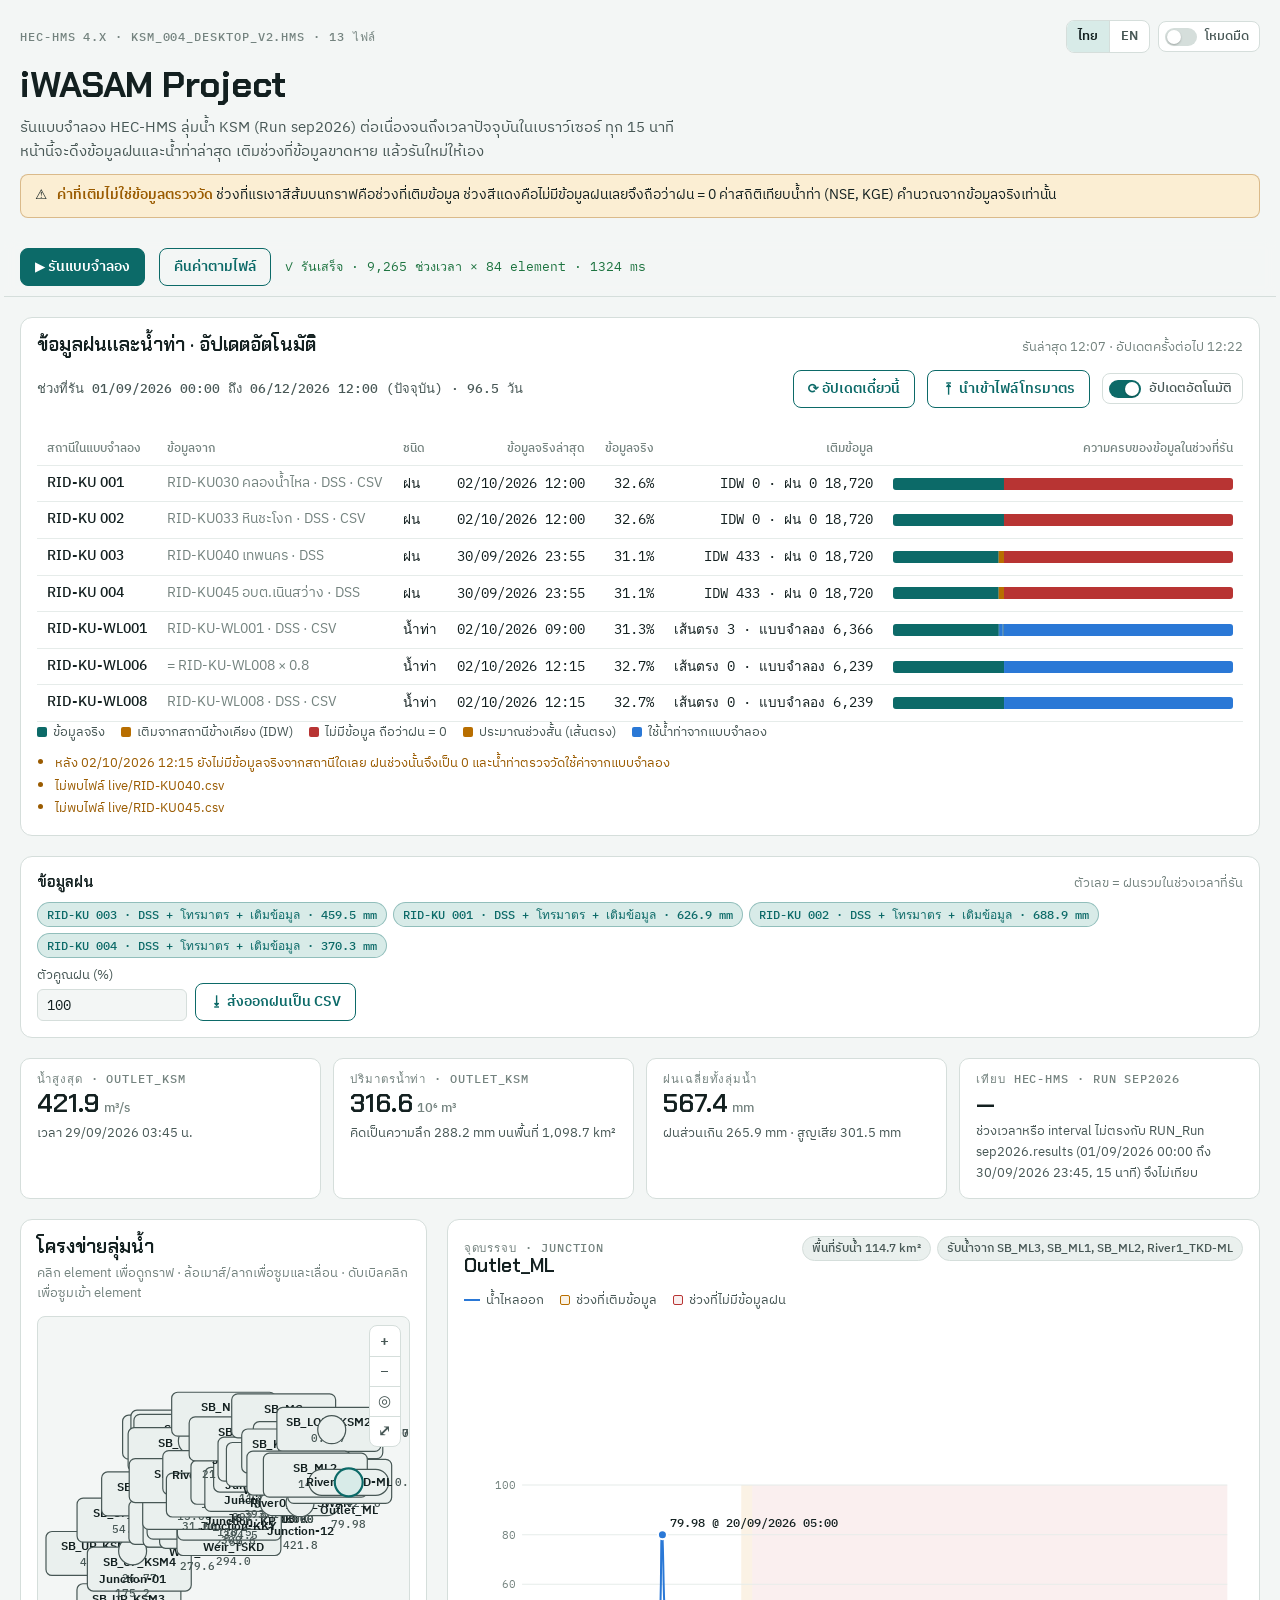
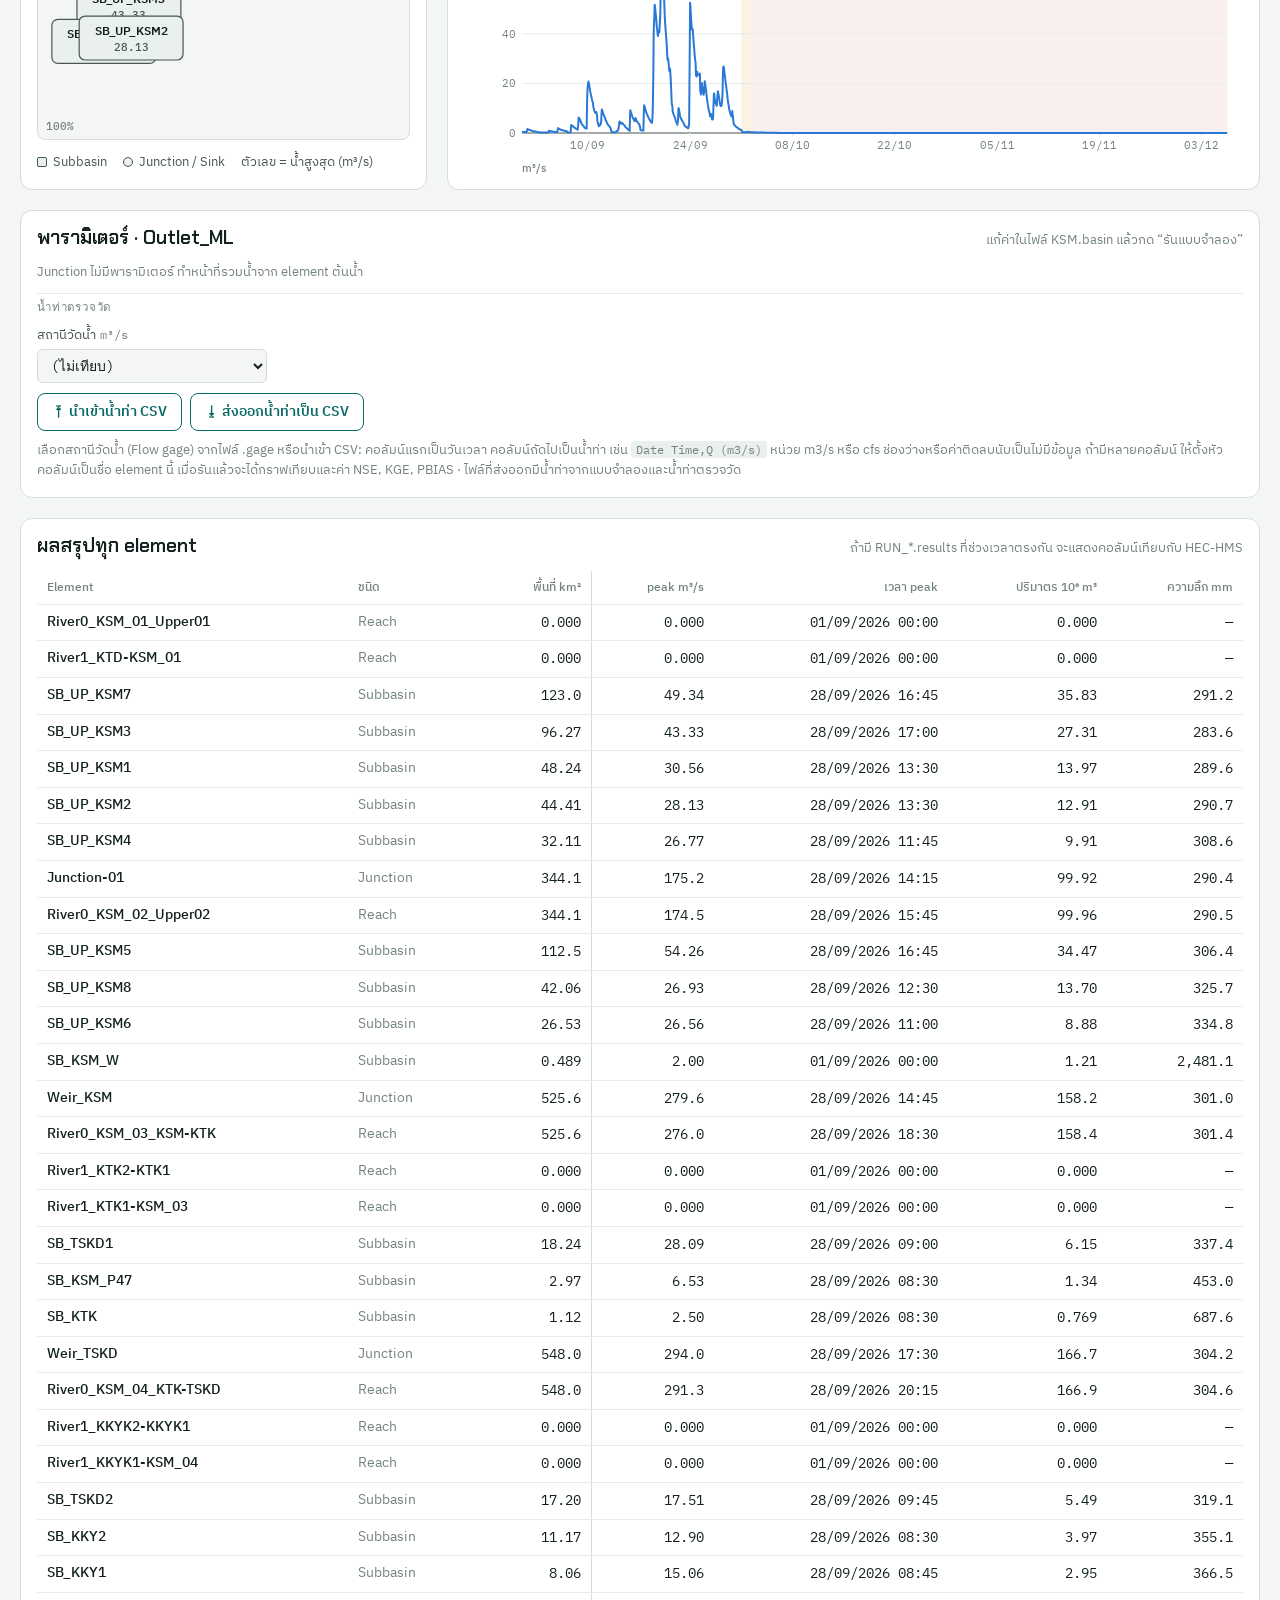
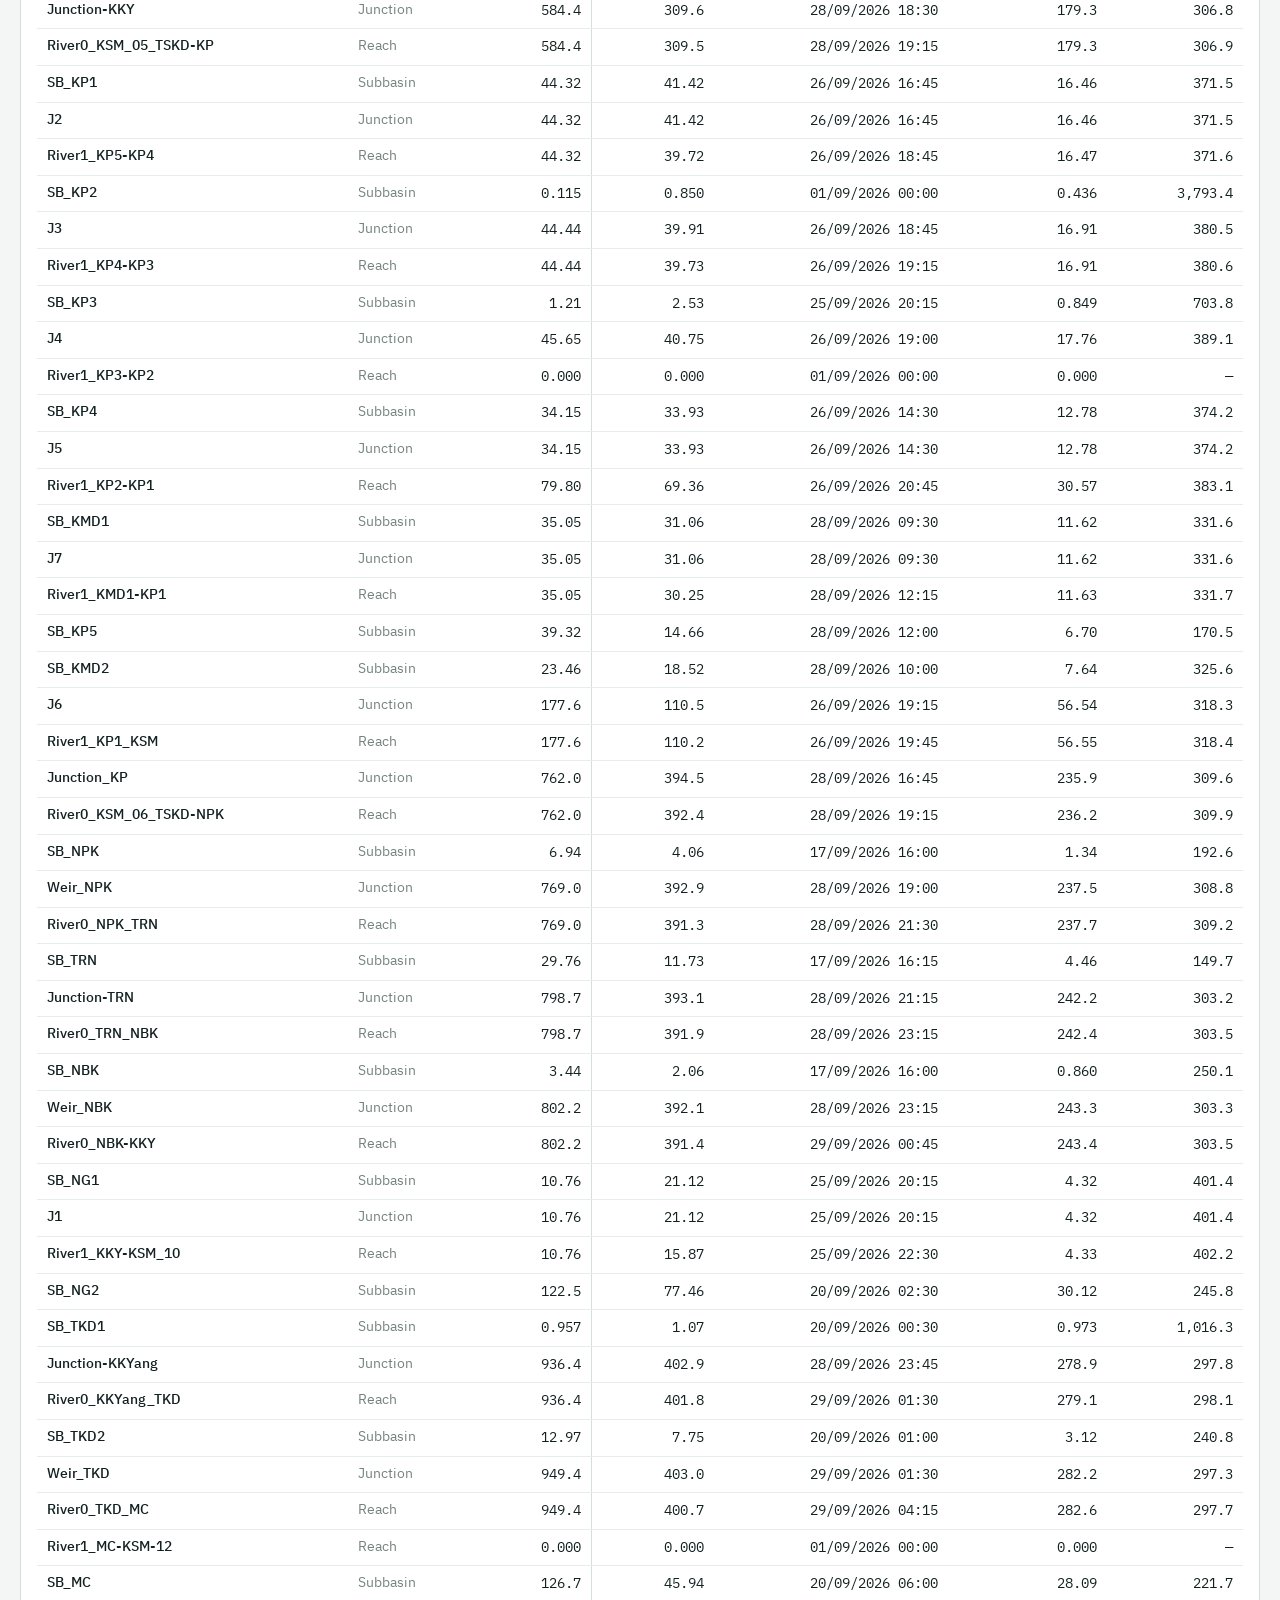
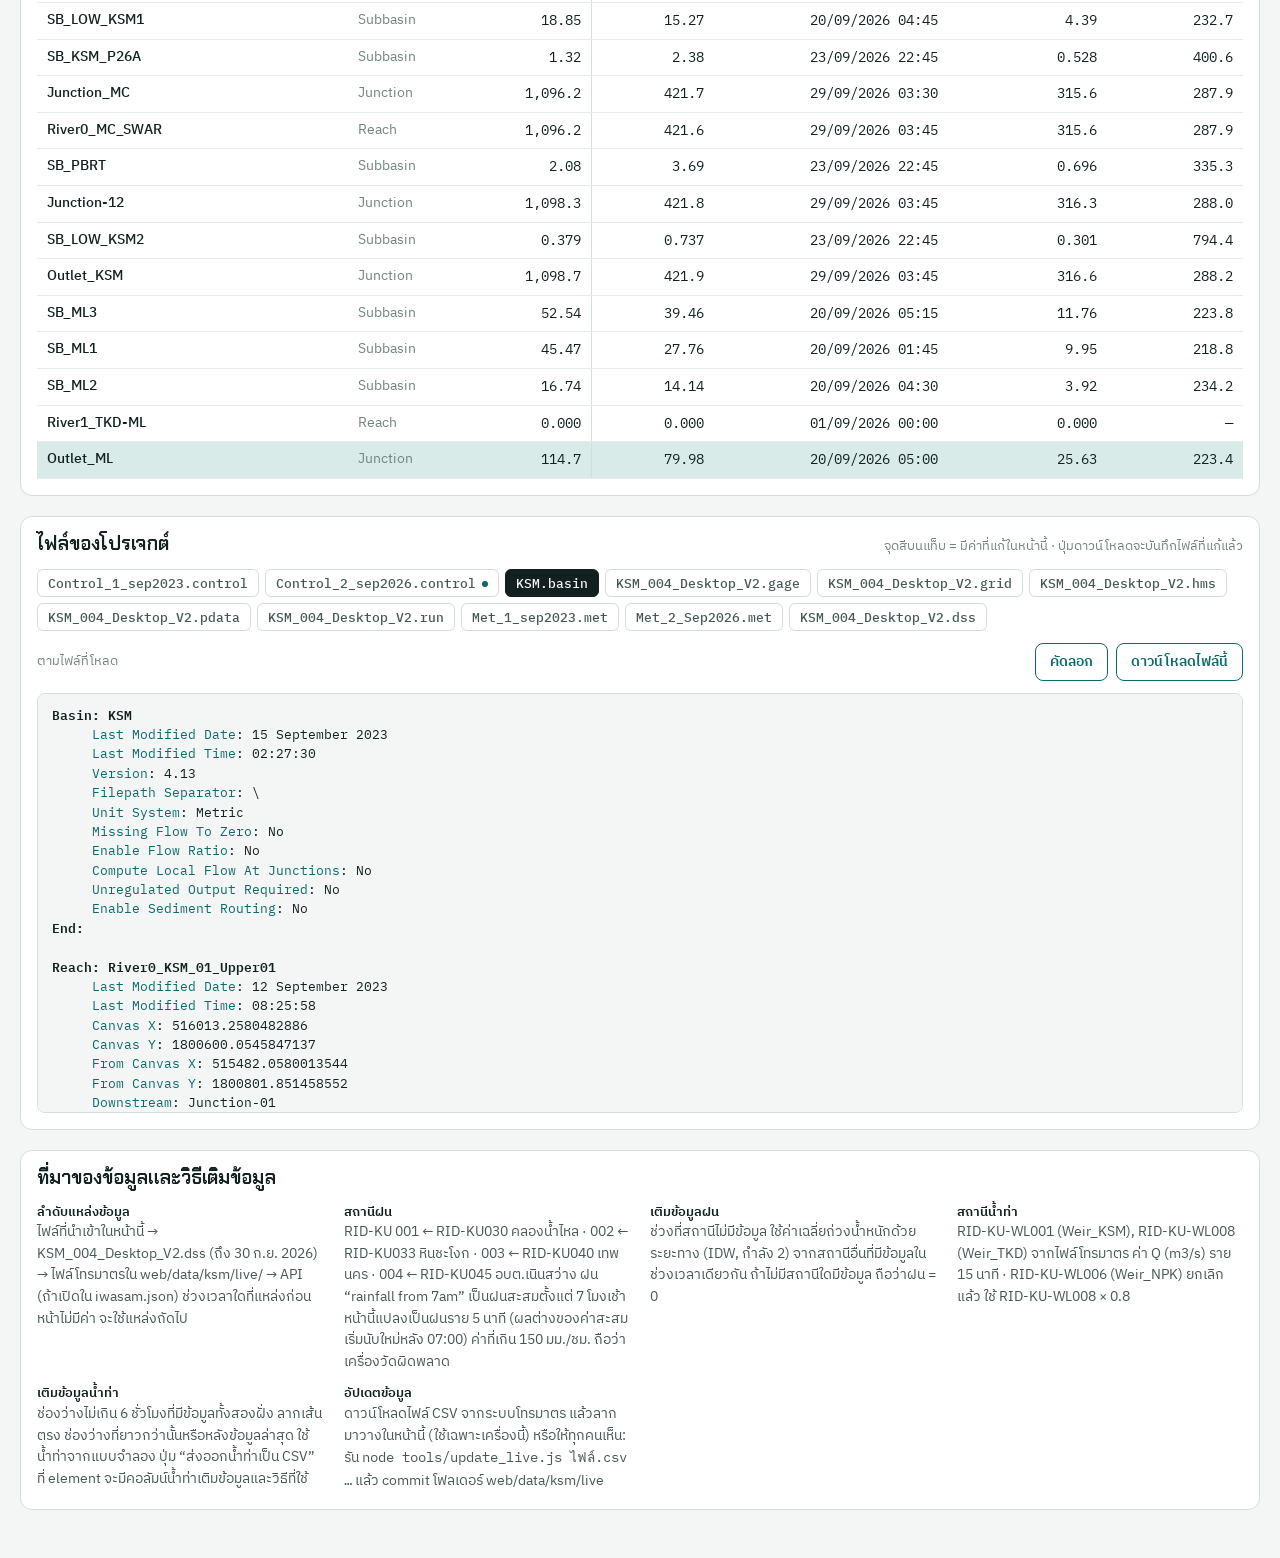
==== web/iwasam.html @ aabcc893 "Add iWASAM page: KSM run kept up to date with filled telemetry iwasam.html runs KSM (Run sep2026) fr" ====
<!doctype html>
<html lang="th">
<head>
<meta charset="utf-8">
<meta name="viewport" content="width=device-width,initial-scale=1">
<title>iWASAM Project</title>
<script>
// apply saved theme before first paint
try { const t = localStorage.getItem('hms-theme'); if (t === 'dark' || t === 'light') document.documentElement.dataset.theme = t; } catch (_) {}
</script>
<link rel="preconnect" href="https://fonts.googleapis.com">
<link rel="preconnect" href="https://fonts.gstatic.com" crossorigin>
<link rel="stylesheet" href="https://fonts.googleapis.com/css2?family=Chakra+Petch:wght@500;600;700&family=IBM+Plex+Sans+Thai:wght@400;500;600&family=IBM+Plex+Mono:wght@400;500&display=swap">
<link rel="stylesheet" href="app.css">
</head>
<body>

<div class="wrap">
  <header class="top">
    <div class="toprow">
      <span class="eyebrow" id="eyebrow">iWASAM · KSM (Sep 2026) · HEC-HMS 4.13</span>
      <div class="prefs">
        <div class="seg" role="group" aria-label="Language / ภาษา">
          <button id="lang-th" aria-pressed="true" lang="th">ไทย</button>
          <button id="lang-en" aria-pressed="false" lang="en">EN</button>
        </div>
        <button class="switch" id="theme" role="switch" aria-checked="false"><span class="track"></span><span data-i18n="darkMode"></span></button>
      </div>
    </div>
    <h1>iWASAM Project</h1>
    <p class="lede" data-live="lede"></p>
    <div class="notice" role="note"><span>⚠</span><span data-live-html="notice"></span></div>
    <div class="notice err" role="alert" id="err" hidden></div>
  </header>

  <div class="runbar">
    <div class="runbar-inner">
      <select class="proj" id="sel-proj" hidden></select>
      <button class="btn ghost" id="up-files" hidden></button>
      <button class="btn ghost" id="up-folder" hidden></button>
      <input type="file" id="in-files" multiple hidden>
      <input type="file" id="in-folder" webkitdirectory multiple hidden>
      <button class="btn" id="run" data-i18n="run"></button>
      <button class="btn ghost" id="reset" data-i18n="reset"></button>
      <span class="runlog" id="runlog" aria-live="polite"></span>
    </div>
  </div>

  <section class="panel" aria-labelledby="live-title">
    <div class="panel-head"><h2 id="live-title" data-live="liveTitle"></h2><span class="hint" id="live-hint"></span></div>
    <div class="live-bar">
      <span class="note" id="live-window"></span>
      <button class="btn ghost" id="live-update" data-live="updateNow"></button>
      <button class="btn ghost" id="live-import" data-live="importTele" data-live-title="importTip"></button>
      <input type="file" id="live-file" accept=".csv,.txt,.json,text/csv" multiple hidden>
      <button class="switch" id="live-auto" role="switch" aria-checked="true"><span class="track"></span><span data-live="auto"></span></button>
    </div>
    <div id="live-body"></div>
  </section>

  <section class="panel" aria-labelledby="s-title">
    <!-- the run is fixed (Run sep2026, start of the control to now), so the model pickers stay hidden -->
    <div class="panel-head" hidden><h2 id="s-title" data-i18n="setupTitle"></h2><span class="hint" id="s-hint"></span></div>
    <div class="setup" hidden>
      <div class="field"><label for="sel-run">Simulation Run</label><select id="sel-run"></select></div>
      <div class="field"><label for="sel-basin">Basin Model</label><select id="sel-basin"></select></div>
      <div class="field"><label for="sel-met">Meteorologic Model</label><select id="sel-met"></select></div>
      <div class="field"><label for="sel-control">Control Specifications</label><select id="sel-control"></select></div>
      <div class="field"><label for="c-start" data-i18n="start"></label><input type="datetime-local" id="c-start" step="60"></div>
      <div class="field"><label for="c-end" data-i18n="end"></label><input type="datetime-local" id="c-end" step="60"></div>
      <div class="field"><label for="c-dt">Time Interval</label><select id="c-dt"></select></div>
      <div class="field"><span class="note" id="c-info"></span></div>
      <div class="row-actions">
        <button class="btn ghost" id="c-fit" data-i18n="fitRain"></button>
        <button class="btn ghost" id="c-revert" data-i18n="revertCtl"></button>
      </div>
    </div>
    <div class="rain" style="border-top:0;padding-top:0;margin-top:0">
      <div class="panel-head"><h3 data-i18n="rainTitle"></h3><span class="hint" id="rain-hint"></span></div>
      <div class="chips" id="rain-gages"></div>
      <div class="row-actions">
        <div class="field rain-scale"><label for="rain-scale" data-i18n="rainScale"></label><input id="rain-scale" inputmode="decimal" value="100"></div>
        <button class="btn ghost" id="rain-import" hidden></button>
        <input type="file" id="rain-file" accept=".csv,.txt,text/csv" hidden>
        <button class="btn ghost" id="rain-export" data-i18n="rainExport" data-i18n-title="rainExportTip"></button>
        <button class="btn ghost" id="rain-clear" hidden></button>
      </div>
    </div>
    <div class="drop" id="drop" hidden><div class="filelist" id="filelist"></div></div>
  </section>

  <section class="kpis" id="kpis" aria-label="Outlet summary"></section>

  <section class="main">
    <div class="panel net-panel">
      <div class="panel-head"><h2 data-i18n="netTitle"></h2><span class="hint" data-i18n="netHint"></span></div>
      <div class="net-box" id="net-box">
        <svg id="net" role="img" aria-label="Basin network"></svg>
        <div class="zoom-ctl">
          <button type="button" id="z-in" data-i18n-title="zIn" aria-label="Zoom in">+</button>
          <button type="button" id="z-out" data-i18n-title="zOut" aria-label="Zoom out">−</button>
          <button type="button" id="z-sel" data-i18n-title="zSel" aria-label="Zoom to element">◎</button>
          <button type="button" id="z-fit" data-i18n-title="zFit" aria-pressed="false">⤢</button>
        </div>
        <span class="zoom-lvl" id="z-lvl"></span>
      </div>
      <div class="legend"><span><span class="swatch" style="background:var(--surface-2);border:1px solid var(--ink-2)"></span>Subbasin</span><span><span class="swatch" style="background:var(--surface-2);border:1px solid var(--ink-2);border-radius:99px"></span>Junction / Sink</span><span id="leg-res" hidden>▽ Reservoir</span><span id="leg-div" hidden>◇ Diversion</span><span id="net-unit"></span></div>
    </div>
    <div class="panel">
      <div class="panel-head">
        <div style="display:grid;gap:2px"><span class="eyebrow" id="el-kind"></span><h2 id="el-name"></h2></div>
        <div class="chips" id="el-chips"></div>
      </div>
      <div class="legend" id="legend"></div>
      <div class="chart-box" id="chart-box">
        <svg id="hyeto" aria-label="Hyetograph"></svg>
        <svg id="hydro" aria-label="Hydrograph"></svg>
        <div class="empty" id="chart-empty" hidden></div>
        <div class="tip" id="tip" hidden></div>
      </div>
      <div class="fit" id="fit" hidden></div>
    </div>
  </section>

  <section class="panel" aria-labelledby="p-title">
    <div class="panel-head"><h2 id="p-title"></h2><span class="hint" id="p-hint"></span></div>
    <div class="params" id="params"></div>
    <input type="file" id="obs-file" accept=".csv,.txt,text/csv" hidden>
  </section>

  <section class="panel" aria-labelledby="t-title">
    <div class="panel-head"><h2 id="t-title" data-i18n="tblTitle"></h2><span class="hint" id="t-hint"></span></div>
    <div class="tbl-wrap"><table id="summary"></table></div>
  </section>

  <section class="panel" aria-labelledby="f-title">
    <div class="panel-head"><h2 id="f-title" data-i18n="filesTitle"></h2><span class="hint" data-i18n="filesHint"></span></div>
    <div class="tabs" role="tablist" id="tabs"></div>
    <div class="file-meta"><span class="hint" id="file-desc"></span><span style="display:flex;gap:8px"><button class="btn ghost" id="copy" data-i18n="copy"></button><button class="btn ghost" id="download" data-i18n="download"></button></span></div>
    <pre class="file" id="file" tabindex="0"></pre>
  </section>

  <section class="panel" aria-labelledby="m-title">
    <h2 id="m-title" data-live="methodsTitle"></h2>
    <div class="methods" data-live-html="methods"></div>
  </section>
</div>

<script src="engine.js"></script>
<script src="live.js"></script>
<script src="app.js"></script>
</body>
</html>
---- web/app.css ----
:root {
  color-scheme: light;
  --bg: #f3f6f5; --surface: #ffffff; --surface-2: #eaf0ee;
  --ink: #132020; --ink-2: #475755; --muted: #74837f;
  --line: #d5dedb; --grid: #e6ecea;
  --accent: #0c6a68; --accent-ink: #ffffff; --accent-soft: #d8ebe8;
  --s-out: #2a78d6; --s-ref: #eb6834; --s-inflow: #8a9895; --s-base: #1d7440;
  --precip: #b4c4c1; --excess: #2a78d6;
  --fill: #b86e00; --band: rgba(214, 140, 20, 0.11); --band-none: rgba(184, 52, 51, 0.08);
  --warn: #9a5b00; --warn-soft: #fbeed3; --bad: #b83433; --good: #1d7440;
  --font-display: "Chakra Petch", "IBM Plex Sans Thai", system-ui, sans-serif;
  --font-body: "IBM Plex Sans Thai", "Leelawadee UI", "Tahoma", system-ui, sans-serif;
  --font-mono: "IBM Plex Mono", ui-monospace, "Consolas", monospace;
}
@media (prefers-color-scheme: dark) {
  :root:not([data-theme="light"]) {
    color-scheme: dark;
    --bg: #0e1413; --surface: #151d1c; --surface-2: #1b2524;
    --ink: #e6eeec; --ink-2: #b1c0bd; --muted: #7d8d8a;
    --line: #2a3634; --grid: #212b2a;
    --accent: #52b5ae; --accent-ink: #0b1312; --accent-soft: #1b3230;
    --s-out: #3987e5; --s-ref: #d95926; --s-inflow: #7d8d8a; --s-base: #5cc28a;
    --precip: #3f5350; --excess: #3987e5;
    --fill: #e9a94c; --band: rgba(233, 169, 76, 0.13); --band-none: rgba(230, 103, 103, 0.10);
    --warn: #e0a54a; --warn-soft: #33280f; --bad: #e66767; --good: #5cc28a;
  }
}
:root[data-theme="dark"] {
  color-scheme: dark;
  --bg: #0e1413; --surface: #151d1c; --surface-2: #1b2524;
  --ink: #e6eeec; --ink-2: #b1c0bd; --muted: #7d8d8a;
  --line: #2a3634; --grid: #212b2a;
  --accent: #52b5ae; --accent-ink: #0b1312; --accent-soft: #1b3230;
  --s-out: #3987e5; --s-ref: #d95926; --s-inflow: #7d8d8a; --s-base: #5cc28a;
  --precip: #3f5350; --excess: #3987e5;
  --fill: #e9a94c; --band: rgba(233, 169, 76, 0.13); --band-none: rgba(230, 103, 103, 0.10);
  --warn: #e0a54a; --warn-soft: #33280f; --bad: #e66767; --good: #5cc28a;
}
* { box-sizing: border-box; }
body { margin: 0; background: var(--bg); color: var(--ink); font: 15px/1.6 var(--font-body); padding-inline: 16px; padding-block: 0 48px; }
.wrap { max-width: 1240px; margin: 0 auto; display: grid; gap: 20px; }
h1, h2, h3 { font-family: var(--font-display); text-wrap: balance; margin: 0; line-height: 1.2; }
h1 { font-size: clamp(26px, 4vw, 36px); font-weight: 700; letter-spacing: -0.01em; }
h2 { font-size: 19px; font-weight: 600; }
p { margin: 0; }
.mono, code, pre { font-family: var(--font-mono); }
.num { font-variant-numeric: tabular-nums; }
.eyebrow { font: 500 11.5px/1 var(--font-mono); letter-spacing: 0.08em; text-transform: uppercase; color: var(--muted); }

header.top { padding-block: 20px 0; display: grid; gap: 10px; }
.toprow { display: flex; flex-wrap: wrap; gap: 10px; align-items: center; justify-content: space-between; }
.prefs { display: flex; gap: 8px; align-items: center; }
.seg { display: inline-flex; border: 1px solid var(--line); border-radius: 8px; overflow: hidden; background: var(--surface); }
.seg button { font: 600 12.5px var(--font-body); border: 0; background: transparent; color: var(--ink-2); padding: 5px 11px; cursor: pointer; }
.seg button + button { border-left: 1px solid var(--line); }
.seg button[aria-pressed="true"] { background: var(--accent-soft); color: var(--ink); }
.switch { display: inline-flex; align-items: center; gap: 8px; font: 500 12.5px var(--font-body); color: var(--ink-2); background: var(--surface); border: 1px solid var(--line); border-radius: 8px; padding: 4px 10px 4px 6px; cursor: pointer; }
.switch .track { width: 32px; height: 18px; border-radius: 99px; background: var(--line); position: relative; transition: background .15s; flex: none; }
.switch .track::after { content: ""; position: absolute; top: 2px; left: 2px; width: 14px; height: 14px; border-radius: 50%; background: var(--surface); box-shadow: 0 1px 2px rgba(0,0,0,.25); transition: transform .15s; }
.switch[aria-checked="true"] .track { background: var(--accent); }
.switch[aria-checked="true"] .track::after { transform: translateX(14px); }
.lede { color: var(--ink-2); max-width: 75ch; }
.notice { display: flex; gap: 10px; align-items: flex-start; background: var(--warn-soft); color: var(--ink); border: 1px solid color-mix(in srgb, var(--warn) 35%, transparent); border-radius: 8px; padding: 10px 14px; font-size: 13.5px; }
.notice b { color: var(--warn); font-weight: 600; }
.notice.err { background: color-mix(in srgb, var(--bad) 12%, var(--surface)); border-color: color-mix(in srgb, var(--bad) 40%, transparent); }
.notice.err b { color: var(--bad); }

.runbar { position: sticky; top: 0; z-index: 5; background: color-mix(in srgb, var(--bg) 92%, transparent); backdrop-filter: blur(6px); border-bottom: 1px solid var(--line); margin-inline: -16px; padding: 10px 16px; }
.runbar-inner { display: flex; flex-wrap: wrap; gap: 10px 14px; align-items: center; }
.btn { font: 600 13.5px var(--font-body); border: 1px solid var(--accent); background: var(--accent); color: var(--accent-ink); padding: 7px 14px; border-radius: 8px; cursor: pointer; display: inline-flex; gap: 6px; align-items: center; }
.btn.ghost { background: transparent; color: var(--accent); }
.btn:disabled { opacity: .5; cursor: default; }
.btn.attn { box-shadow: 0 0 0 3px color-mix(in srgb, var(--accent) 35%, transparent); }
.btn:focus-visible, input:focus-visible, select:focus-visible, .tab:focus-visible, tr[tabindex]:focus-visible, .node:focus-visible, .seg button:focus-visible, .switch:focus-visible { outline: 2px solid var(--accent); outline-offset: 2px; }
.runlog { font: 12.5px var(--font-mono); color: var(--muted); }
.runlog .ok { color: var(--good); } .runlog .bad { color: var(--bad); } .runlog .pend { color: var(--warn); }
.proj { font: 600 13px var(--font-mono); padding: 4px 10px; border-radius: 6px; background: var(--surface-2); color: var(--ink); border: 1px solid var(--line); max-width: 100%; }

.kpis { display: grid; grid-template-columns: repeat(auto-fit, minmax(210px, 1fr)); gap: 12px; }
.kpi { background: var(--surface); border: 1px solid var(--line); border-radius: 10px; padding: 14px 16px; display: grid; gap: 4px; align-content: start; }
.kpi .v { font: 600 26px/1.1 var(--font-display); font-variant-numeric: tabular-nums; }
.kpi .v small { font: 500 13px var(--font-body); color: var(--muted); margin-left: 4px; }
.kpi .s { font-size: 13px; color: var(--ink-2); }
.kpis.stale .kpi { opacity: .55; }
.empty { background: var(--surface); border: 1.5px dashed var(--line); border-radius: 10px; padding: 18px; text-align: center; color: var(--ink-2); font-size: 14px; grid-column: 1 / -1; }
.up { color: var(--bad); } .down { color: var(--good); }

.main { display: grid; grid-template-columns: minmax(0, 4fr) minmax(0, 8fr); gap: 20px; align-items: stretch; }
.net-panel { grid-template-rows: auto minmax(0, 1fr) auto; }
.main.net-big { grid-template-columns: minmax(0, 7fr) minmax(0, 5fr); }
.main.net-big .net-box { min-height: min(75vh, 820px); }
@media (max-width: 900px) { .main, .main.net-big { grid-template-columns: 1fr; } }
.panel { background: var(--surface); border: 1px solid var(--line); border-radius: 12px; padding: 16px; display: grid; gap: 12px; min-width: 0; }
.panel-head { display: flex; flex-wrap: wrap; gap: 6px 12px; align-items: baseline; justify-content: space-between; }
.hint { font-size: 12.5px; color: var(--muted); }

.setup { display: grid; grid-template-columns: repeat(auto-fill, minmax(200px, 1fr)); gap: 10px 14px; align-items: end; }
.field { display: grid; gap: 3px; min-width: 0; }
.field label { font-size: 12.5px; color: var(--ink-2); }
.field label .u { color: var(--muted); font-family: var(--font-mono); font-size: 11.5px; margin-left: 4px; }
.field input, .field select { font: 14px var(--font-mono); padding: 6px 9px; border: 1px solid var(--line); border-radius: 6px; background: var(--bg); color: var(--ink); width: 100%; min-width: 0; }
.field input.changed, .field select.changed { border-color: var(--accent); background: var(--accent-soft); }
.field input[aria-invalid="true"] { border-color: var(--bad); }
.field .note { font-size: 11.5px; color: var(--muted); }
.row-actions { display: flex; flex-wrap: wrap; gap: 8px; grid-column: 1 / -1; align-items: center; }
.rain { display: grid; gap: 8px; border-top: 1px solid var(--grid); padding-top: 12px; }
.rain h3 { font-size: 15px; font-weight: 600; }
.rain .row-actions { align-items: end; }
.rain-scale { width: 150px; }
.chip.csv { background: var(--accent-soft); color: var(--accent); border-color: color-mix(in srgb, var(--accent) 35%, transparent); }
.rain code, .params code { font: 12px var(--font-mono); background: var(--surface-2); padding: 1px 5px; border-radius: 4px; }

.drop { border: 1.5px dashed var(--line); border-radius: 10px; padding: 14px; display: flex; flex-wrap: wrap; gap: 10px 16px; align-items: center; font-size: 13.5px; color: var(--ink-2); }
.drop.over { border-color: var(--accent); background: var(--accent-soft); }
.filelist, .chips { display: flex; flex-wrap: wrap; gap: 6px; }
.chip { font: 500 12px var(--font-body); padding: 2px 9px; border-radius: 99px; background: var(--surface-2); color: var(--ink-2); border: 1px solid var(--line); }
.chip.mono { font-family: var(--font-mono); }
.chip.warn { background: var(--warn-soft); color: var(--warn); border-color: color-mix(in srgb, var(--warn) 35%, transparent); }
.chip.missing { color: var(--bad); border-color: color-mix(in srgb, var(--bad) 40%, transparent); }

.net-box { position: relative; min-height: 340px; border: 1px solid var(--line); border-radius: 8px; background: var(--bg); overflow: hidden; }
#net { position: absolute; inset: 0; width: 100%; height: 100%; display: block; touch-action: none; cursor: grab; user-select: none; }
#net.drag { cursor: grabbing; }
.zoom-ctl { position: absolute; top: 8px; right: 8px; display: flex; flex-direction: column; border: 1px solid var(--line); border-radius: 8px; overflow: hidden; background: var(--surface); }
.zoom-ctl button { font: 600 15px/1 var(--font-body); width: 30px; height: 30px; border: 0; background: transparent; color: var(--ink-2); cursor: pointer; padding: 0; }
.zoom-ctl button + button { border-top: 1px solid var(--line); }
.zoom-ctl button:hover { color: var(--accent); background: var(--accent-soft); }
.zoom-ctl button:focus-visible { outline: 2px solid var(--accent); outline-offset: -2px; }
.zoom-lvl { position: absolute; left: 8px; bottom: 6px; font: 500 11px var(--font-mono); color: var(--muted); pointer-events: none; }
#net .link { stroke: var(--line); stroke-width: 2.5; fill: none; }
#net .link.div { stroke-dasharray: 6 5; }
#net .node { cursor: pointer; }
#net .node .shape { fill: var(--surface-2); stroke: var(--ink-2); stroke-width: 1.2; }
#net .node:hover .shape { stroke: var(--accent); }
#net .node.sel .shape { fill: var(--accent-soft); stroke: var(--accent); stroke-width: 2.2; }
#net .lbl { font: 600 12px var(--font-body); fill: var(--ink); }
#net .pk { font: 500 11px var(--font-mono); fill: var(--ink-2); }

.chart-box { position: relative; }
.chart-box svg { display: block; width: 100%; height: auto; overflow: visible; }
.axis text { font: 11px var(--font-mono); fill: var(--muted); }
.axis line.g { stroke: var(--grid); stroke-width: 1; }
.axis line.base { stroke: var(--ink-2); stroke-width: 1; }
.axis .ttl { font: 500 11px var(--font-body); fill: var(--muted); }
.legend { display: flex; flex-wrap: wrap; gap: 6px 16px; font-size: 13px; color: var(--ink-2); }
.legend span { display: inline-flex; align-items: center; gap: 6px; }
.swatch { width: 10px; height: 10px; border-radius: 2px; display: inline-block; flex: none; }
.lkey { width: 16px; height: 0; border-top: 2px solid; display: inline-block; }
.lkey.dash { border-top-style: dashed; }
.fit { display: grid; gap: 8px; border-top: 1px solid var(--line); padding-top: 12px; }
.fit-head { display: flex; flex-wrap: wrap; align-items: baseline; gap: 4px 12px; }
.fit-head h3 { font-size: 15px; font-weight: 600; }
.fit-grid { display: grid; grid-template-columns: repeat(auto-fill, minmax(150px, 1fr)); gap: 8px; }
.fit-grid > div { background: var(--surface-2); border-radius: 8px; padding: 8px 10px; display: grid; gap: 1px; align-content: start; }
.fit-grid .k { font-size: 12px; color: var(--ink-2); }
.fit-grid .v { font: 600 17px/1.3 var(--font-mono); font-variant-numeric: tabular-nums; }
.fit-grid .v small { font: 500 11.5px var(--font-body); color: var(--muted); margin-left: 3px; }
.fit-grid .h { font: 11.5px var(--font-mono); color: var(--s-ref); }
.tip { position: absolute; pointer-events: none; background: var(--surface); border: 1px solid var(--line); border-radius: 8px; padding: 8px 10px; font-size: 12.5px; box-shadow: 0 6px 20px rgba(0,0,0,.12); min-width: 190px; display: grid; gap: 3px; z-index: 3; }
.tip .t { font: 600 12px var(--font-mono); color: var(--ink); }
.tip .r { display: flex; justify-content: space-between; gap: 14px; color: var(--ink-2); }
.tip .r b { font: 500 12px var(--font-mono); color: var(--ink); }

.params { display: grid; grid-template-columns: repeat(auto-fill, minmax(200px, 1fr)); gap: 10px 14px; }
.group-title { grid-column: 1 / -1; font: 500 11.5px var(--font-mono); letter-spacing: .07em; text-transform: uppercase; color: var(--muted); padding-top: 4px; border-top: 1px solid var(--grid); }
.group-title:first-child { border-top: 0; padding-top: 0; }
.uh { grid-column: 1 / -1; font: 12.5px var(--font-mono); color: var(--ink-2); overflow-x: auto; white-space: nowrap; }

.tbl-wrap { overflow-x: auto; }
table { border-collapse: collapse; width: 100%; font-size: 13.5px; min-width: 760px; }
th, td { padding: 7px 10px; text-align: right; border-bottom: 1px solid var(--grid); white-space: nowrap; }
th { font: 500 11.5px var(--font-body); color: var(--muted); vertical-align: bottom; }
th:first-child, td:first-child, th:nth-child(2), td:nth-child(2) { text-align: left; }
td { font-family: var(--font-mono); font-variant-numeric: tabular-nums; }
td:first-child { font-family: var(--font-body); font-weight: 500; }
td:nth-child(2) { font-family: var(--font-body); color: var(--muted); }
tbody tr { cursor: pointer; }
tbody tr:hover { background: var(--surface-2); }
tbody tr.sel { background: var(--accent-soft); }
.sep { border-left: 1px solid var(--line); }
.err-lo { color: var(--good); } .err-mid { color: var(--warn); } .err-hi { color: var(--bad); }

.tabs { display: flex; flex-wrap: wrap; gap: 6px; }
.tab { font: 500 12.5px var(--font-mono); border: 1px solid var(--line); background: var(--surface); color: var(--ink-2); padding: 5px 10px; border-radius: 6px; cursor: pointer; }
.tab[aria-selected="true"] { background: var(--ink); color: var(--bg); border-color: var(--ink); }
.tab .dot { display: inline-block; width: 6px; height: 6px; border-radius: 50%; background: var(--accent); margin-left: 6px; vertical-align: middle; }
.file-meta { display: flex; flex-wrap: wrap; gap: 8px 14px; align-items: center; justify-content: space-between; }
pre.file { margin: 0; background: var(--bg); border: 1px solid var(--line); border-radius: 8px; padding: 12px 14px; font-size: 12.5px; line-height: 1.55; max-height: 420px; overflow: auto; white-space: pre; color: var(--ink); }
pre.file .k { color: var(--accent); }
pre.file .b { color: var(--ink); font-weight: 600; }
.methods { display: grid; grid-template-columns: repeat(auto-fit, minmax(230px, 1fr)); gap: 10px 20px; font-size: 13.5px; color: var(--ink-2); }
.methods b { color: var(--ink); font-weight: 600; display: block; font-size: 13px; }
[hidden] { display: none !important; }
@media (prefers-reduced-motion: reduce) { * { transition: none !important; } }

/* iWASAM live panel (iwasam.html) */
.live-bar { display: flex; flex-wrap: wrap; align-items: center; gap: 8px 12px; margin-bottom: 12px; }
.live-bar .note { font: 500 13px var(--font-mono); color: var(--ink-2); margin-right: auto; }
.live-tbl { min-width: 900px; }
.live-tbl td:nth-child(3), .live-tbl th:nth-child(3) { text-align: left; }
.live-tbl tbody tr { cursor: default; }
.live-tbl td.strip-cell { width: 34%; min-width: 220px; }
svg.strip { display: block; width: 100%; height: 12px; border-radius: 3px; overflow: hidden; background: var(--surface-2); }
.live-notes { margin: 10px 0 0; padding-left: 18px; font-size: 13px; color: var(--warn); }
.live-notes li + li { margin-top: 2px; }
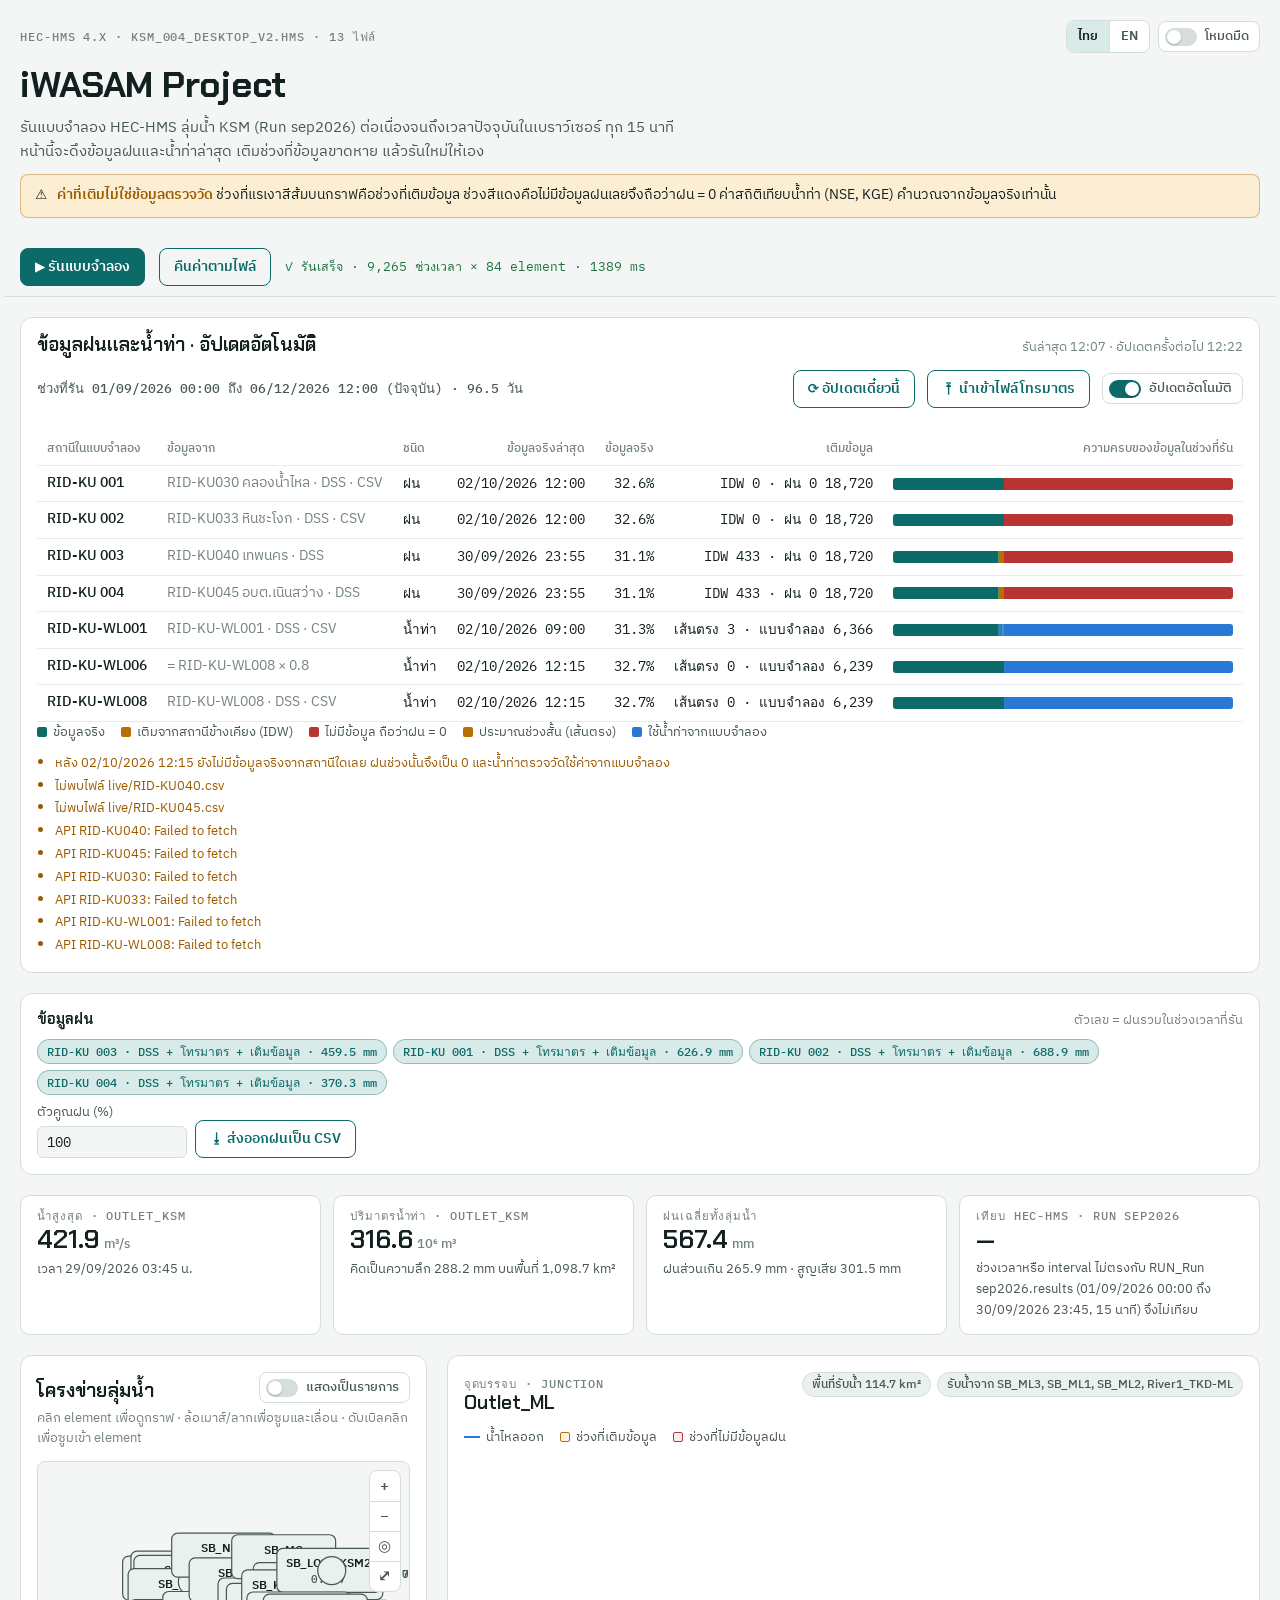
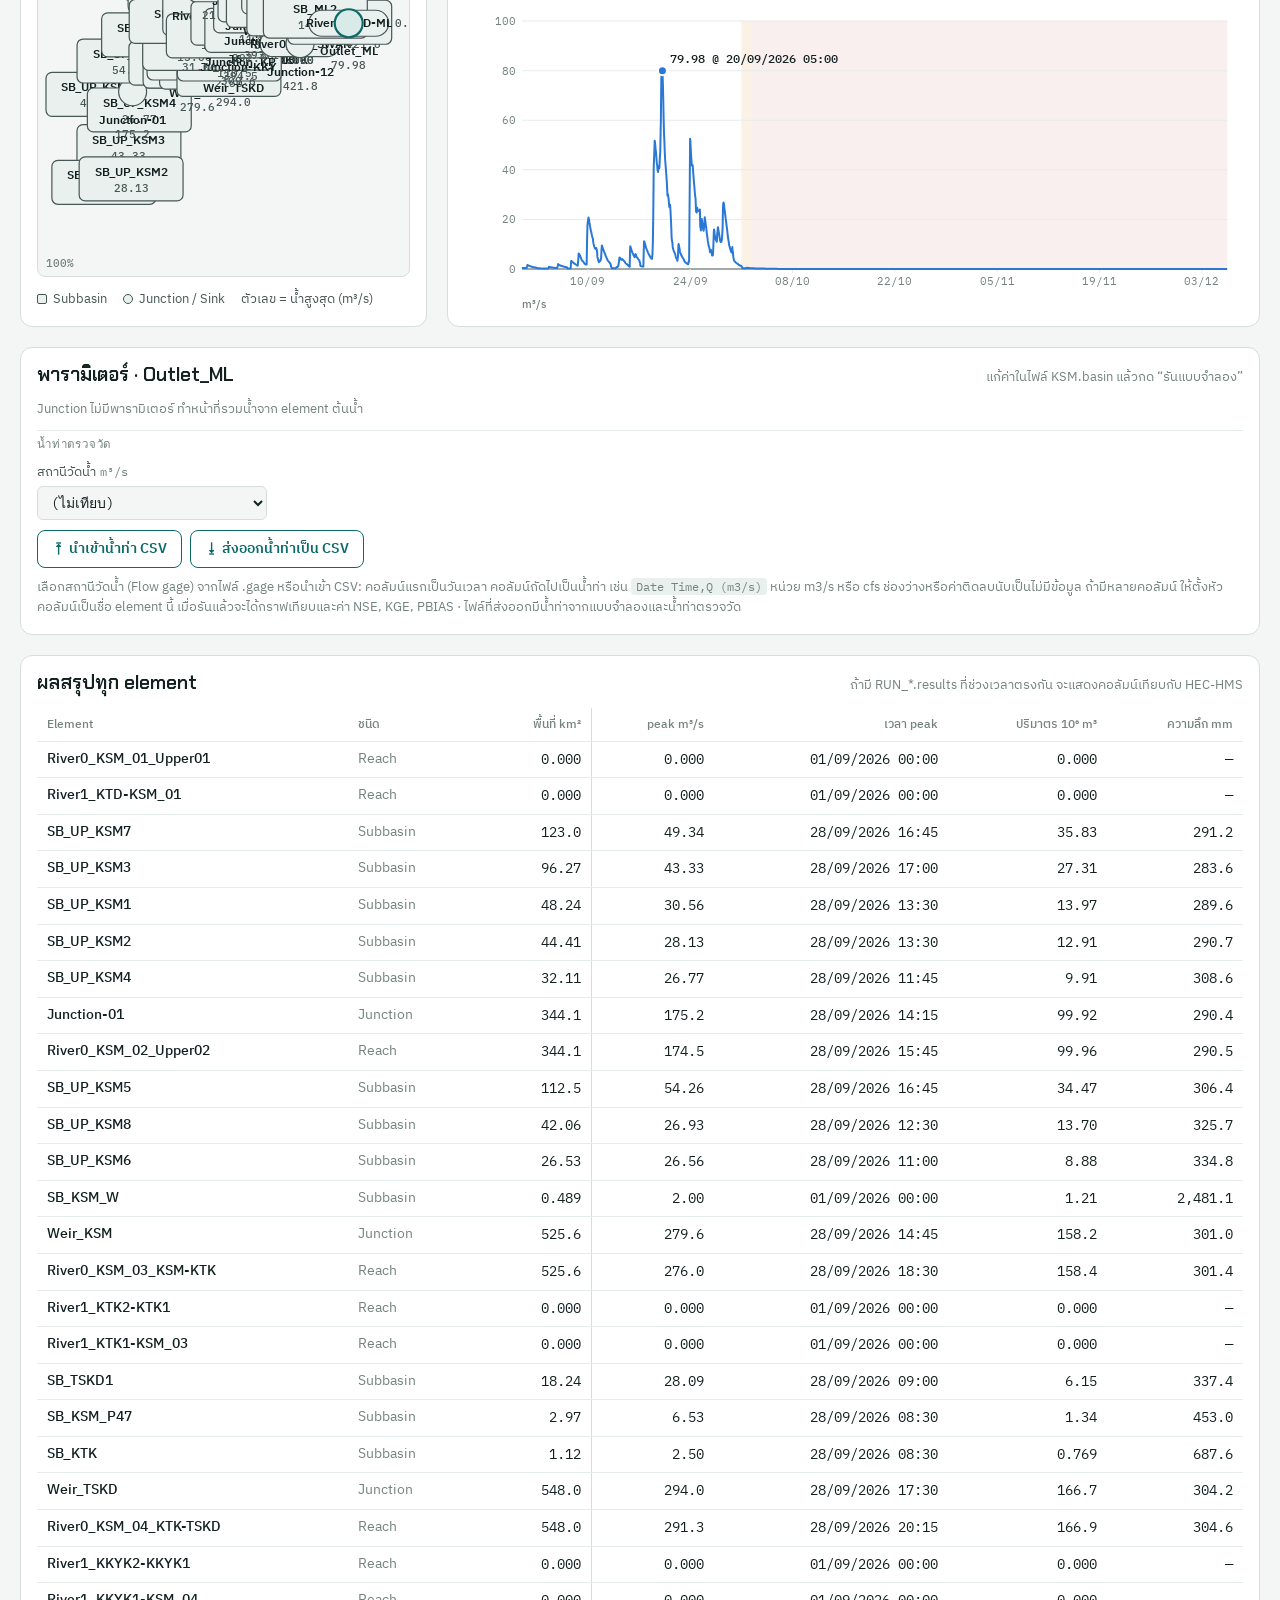
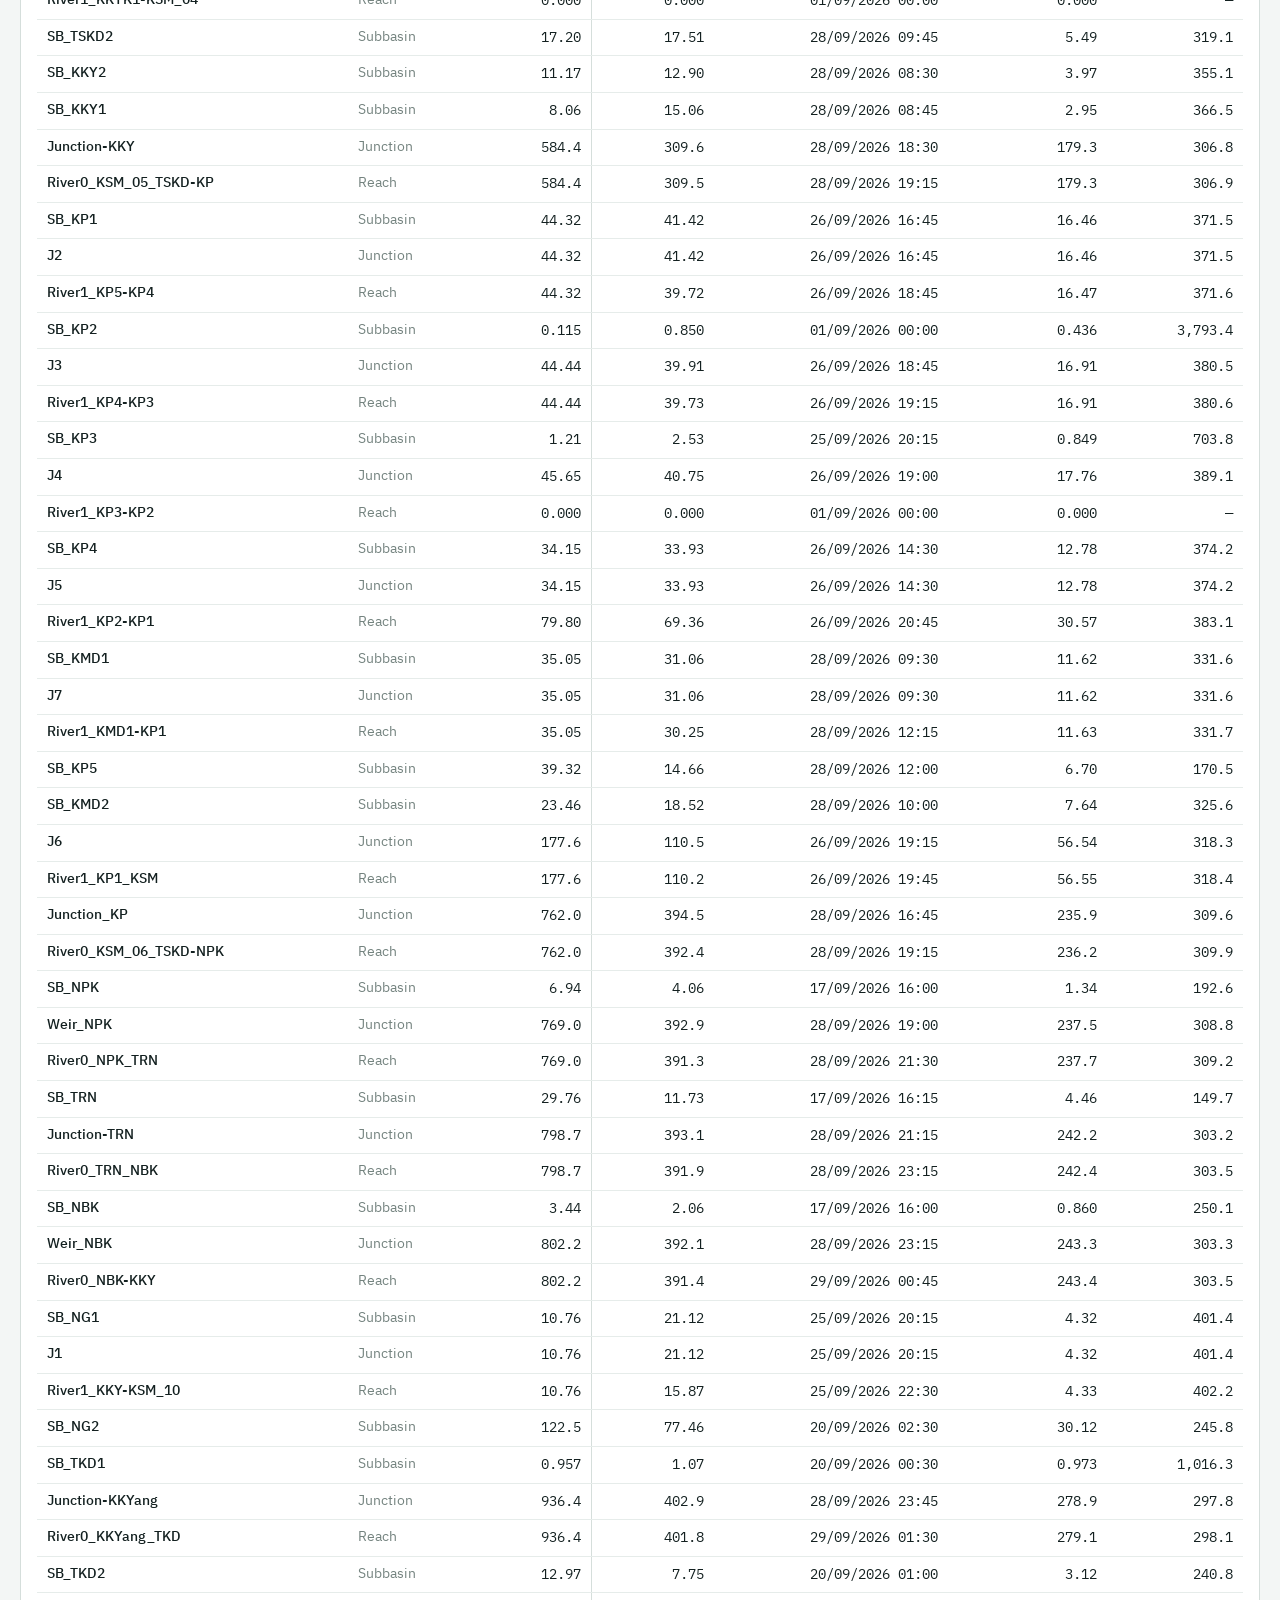
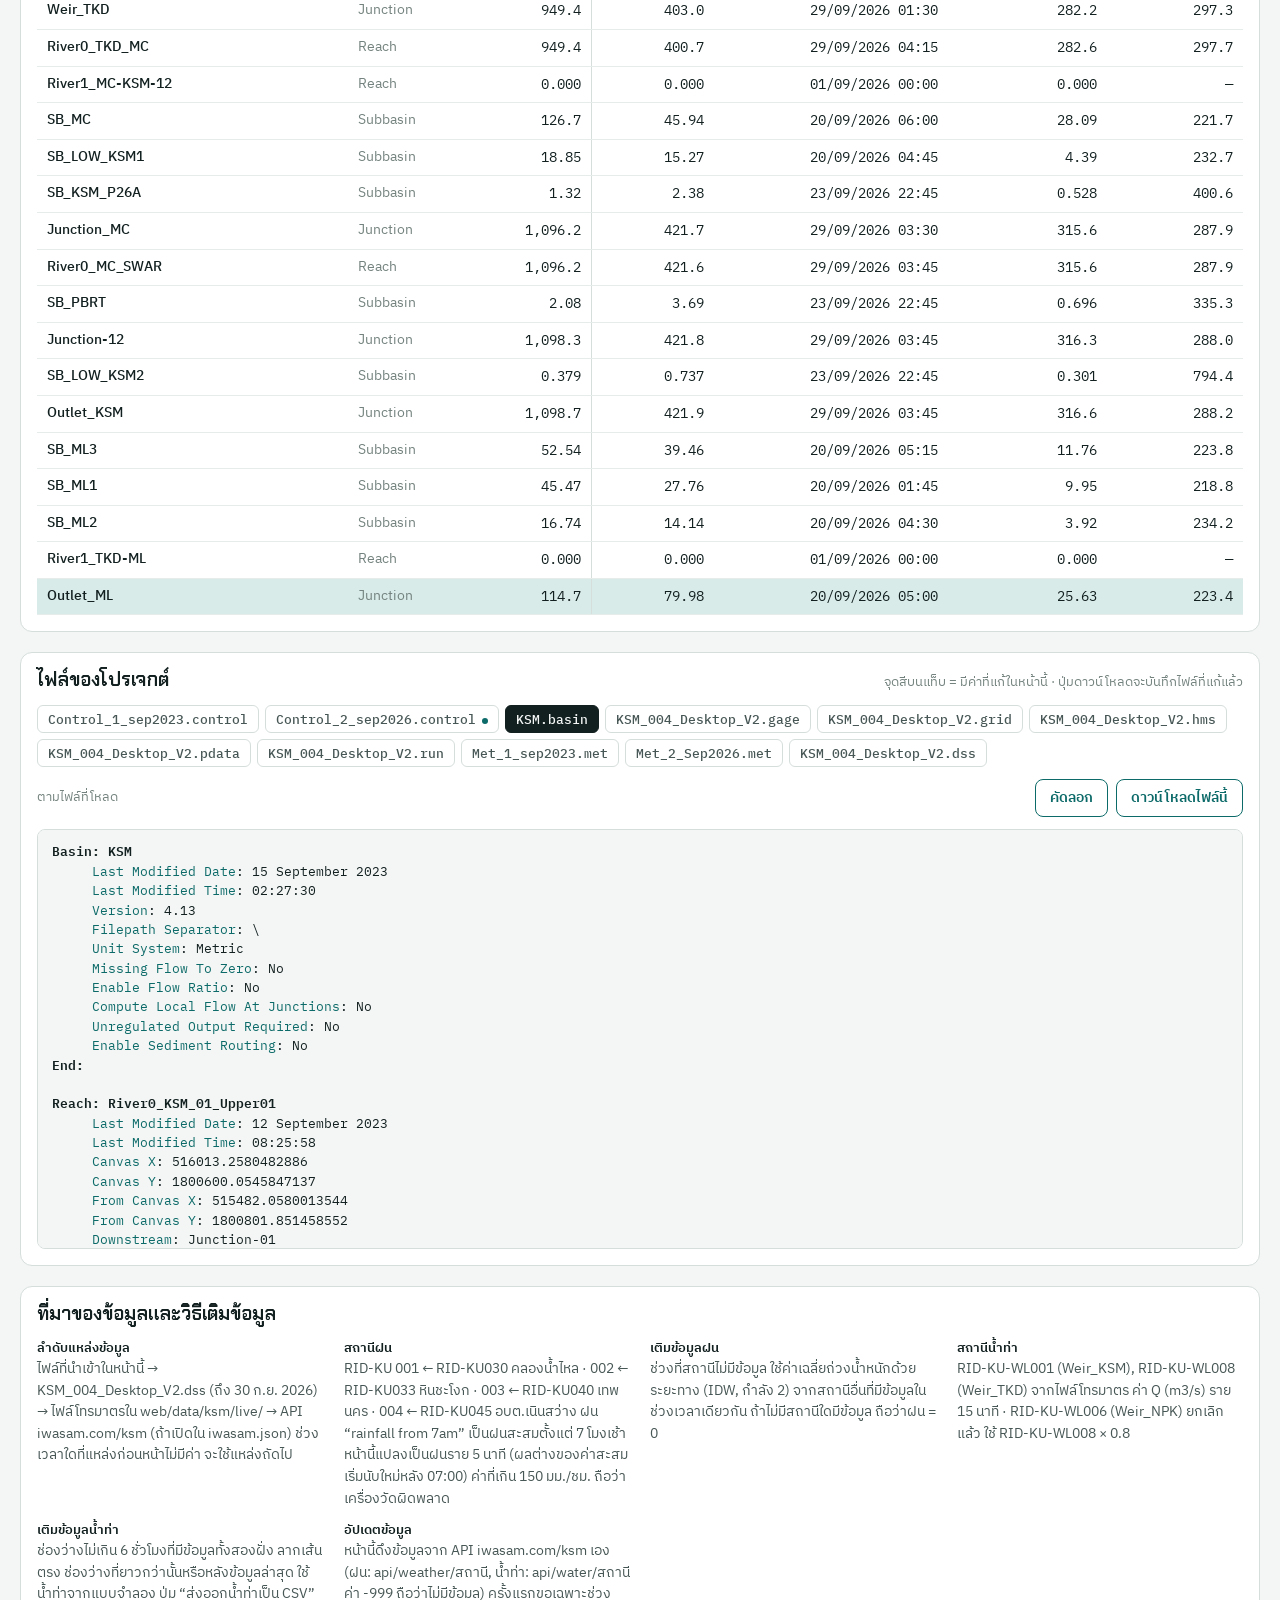
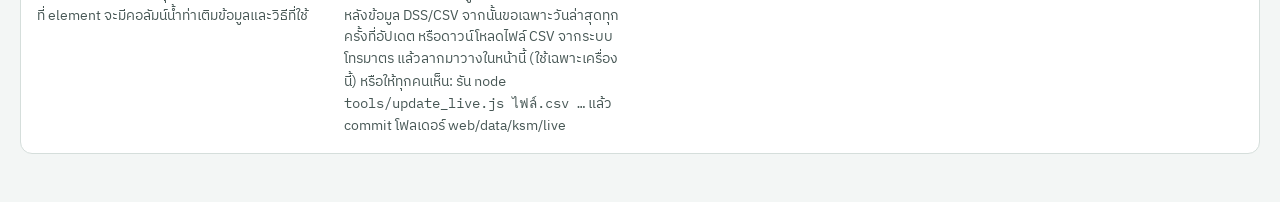
==== commit afd30d84: "Add a list view to the network panel with search, kind filter and sort A switch in the network panel" ====
--- a/web/iwasam.html
+++ b/web/iwasam.html
@@ -93,7 +93,7 @@
 
   <section class="main">
     <div class="panel net-panel">
-      <div class="panel-head"><h2 data-i18n="netTitle"></h2><span class="hint" data-i18n="netHint"></span></div>
+      <div class="panel-head net-head"><h2 data-i18n="netTitle"></h2><button type="button" class="switch" id="net-mode" role="switch" aria-checked="false"><span class="track"></span><span data-i18n="listView"></span></button><span class="hint" id="net-hint"></span></div>
       <div class="net-box" id="net-box">
         <svg id="net" role="img" aria-label="Basin network"></svg>
         <div class="zoom-ctl">
@@ -104,7 +104,16 @@
         </div>
         <span class="zoom-lvl" id="z-lvl"></span>
       </div>
-      <div class="legend"><span><span class="swatch" style="background:var(--surface-2);border:1px solid var(--ink-2)"></span>Subbasin</span><span><span class="swatch" style="background:var(--surface-2);border:1px solid var(--ink-2);border-radius:99px"></span>Junction / Sink</span><span id="leg-res" hidden>▽ Reservoir</span><span id="leg-div" hidden>◇ Diversion</span><span id="net-unit"></span></div>
+      <div class="net-list" id="net-list" hidden>
+        <div class="list-tools">
+          <input type="search" id="nl-q" data-i18n-ph="listSearch" data-i18n-aria="listSearch" autocomplete="off" spellcheck="false">
+          <select id="nl-kind" data-i18n-aria="listKind"></select>
+          <select id="nl-sort" data-i18n-aria="listSort"></select>
+        </div>
+        <div class="list-box"><div class="nl" id="nl" role="listbox" tabindex="-1"></div></div>
+        <span class="hint" id="nl-count"></span>
+      </div>
+      <div class="legend" id="net-legend"><span><span class="swatch" style="background:var(--surface-2);border:1px solid var(--ink-2)"></span>Subbasin</span><span><span class="swatch" style="background:var(--surface-2);border:1px solid var(--ink-2);border-radius:99px"></span>Junction / Sink</span><span id="leg-res" hidden>▽ Reservoir</span><span id="leg-div" hidden>◇ Diversion</span><span id="net-unit"></span></div>
     </div>
     <div class="panel">
       <div class="panel-head">
--- a/web/app.css
+++ b/web/app.css
@@ -136,6 +136,32 @@
 #net .lbl { font: 600 12px var(--font-body); fill: var(--ink); }
 #net .pk { font: 500 11px var(--font-mono); fill: var(--ink-2); }
 
+/* network panel · list view */
+.net-head h2 { margin-right: auto; }
+.net-head .hint { flex-basis: 100%; }
+.net-list { display: grid; grid-template-rows: auto minmax(0, 1fr) auto; gap: 8px; min-height: 0; }
+.list-tools { display: flex; flex-wrap: wrap; gap: 6px; }
+.list-tools input, .list-tools select { font: 13px var(--font-body); padding: 6px 9px; border: 1px solid var(--line); border-radius: 6px; background: var(--bg); color: var(--ink); min-width: 0; }
+.list-tools input { flex: 1 1 160px; }
+.list-tools select { flex: 0 1 auto; max-width: 100%; }
+.list-tools input:focus-visible, .list-tools select:focus-visible { outline: 2px solid var(--accent); outline-offset: 1px; }
+.list-box { position: relative; min-height: 340px; border: 1px solid var(--line); border-radius: 8px; background: var(--bg); }
+.main.net-big .list-box { min-height: min(75vh, 820px); }
+.nl { position: absolute; inset: 0; overflow-y: auto; overscroll-behavior: contain; padding: 4px; display: grid; align-content: start; gap: 2px; }
+.nl:focus-visible { outline: 2px solid var(--accent); outline-offset: -2px; }
+.nl-row { display: grid; grid-template-columns: minmax(0, 1fr) auto; grid-template-areas: "name pk" "kind spark"; gap: 0 10px; align-items: center; padding: 6px 9px; border-radius: 6px; cursor: pointer; border: 1px solid transparent; }
+.nl-row:hover { background: var(--surface-2); }
+.nl-row.sel { background: var(--accent-soft); border-color: color-mix(in srgb, var(--accent) 45%, transparent); }
+.nl-row .n { grid-area: name; font: 600 13.5px var(--font-body); overflow: hidden; text-overflow: ellipsis; white-space: nowrap; }
+.nl-row .n mark { background: color-mix(in srgb, var(--fill) 30%, transparent); color: inherit; border-radius: 2px; }
+.nl-row .k { grid-area: kind; font-size: 11.5px; color: var(--muted); overflow: hidden; text-overflow: ellipsis; white-space: nowrap; }
+.nl-row .p { grid-area: pk; font: 500 12.5px var(--font-mono); font-variant-numeric: tabular-nums; color: var(--ink); text-align: right; }
+.nl-row .p small { color: var(--muted); font-size: 11px; margin-left: 3px; }
+.nl-row svg { grid-area: spark; width: 92px; height: 20px; display: block; overflow: visible; }
+.nl-row svg path { fill: none; stroke: var(--s-out); stroke-width: 1.4; stroke-linejoin: round; }
+.nl-row svg path.a { fill: color-mix(in srgb, var(--s-out) 14%, transparent); stroke: none; }
+.nl-empty { padding: 18px; text-align: center; color: var(--muted); font-size: 13px; }
+
 .chart-box { position: relative; }
 .chart-box svg { display: block; width: 100%; height: auto; overflow: visible; }
 .axis text { font: 11px var(--font-mono); fill: var(--muted); }
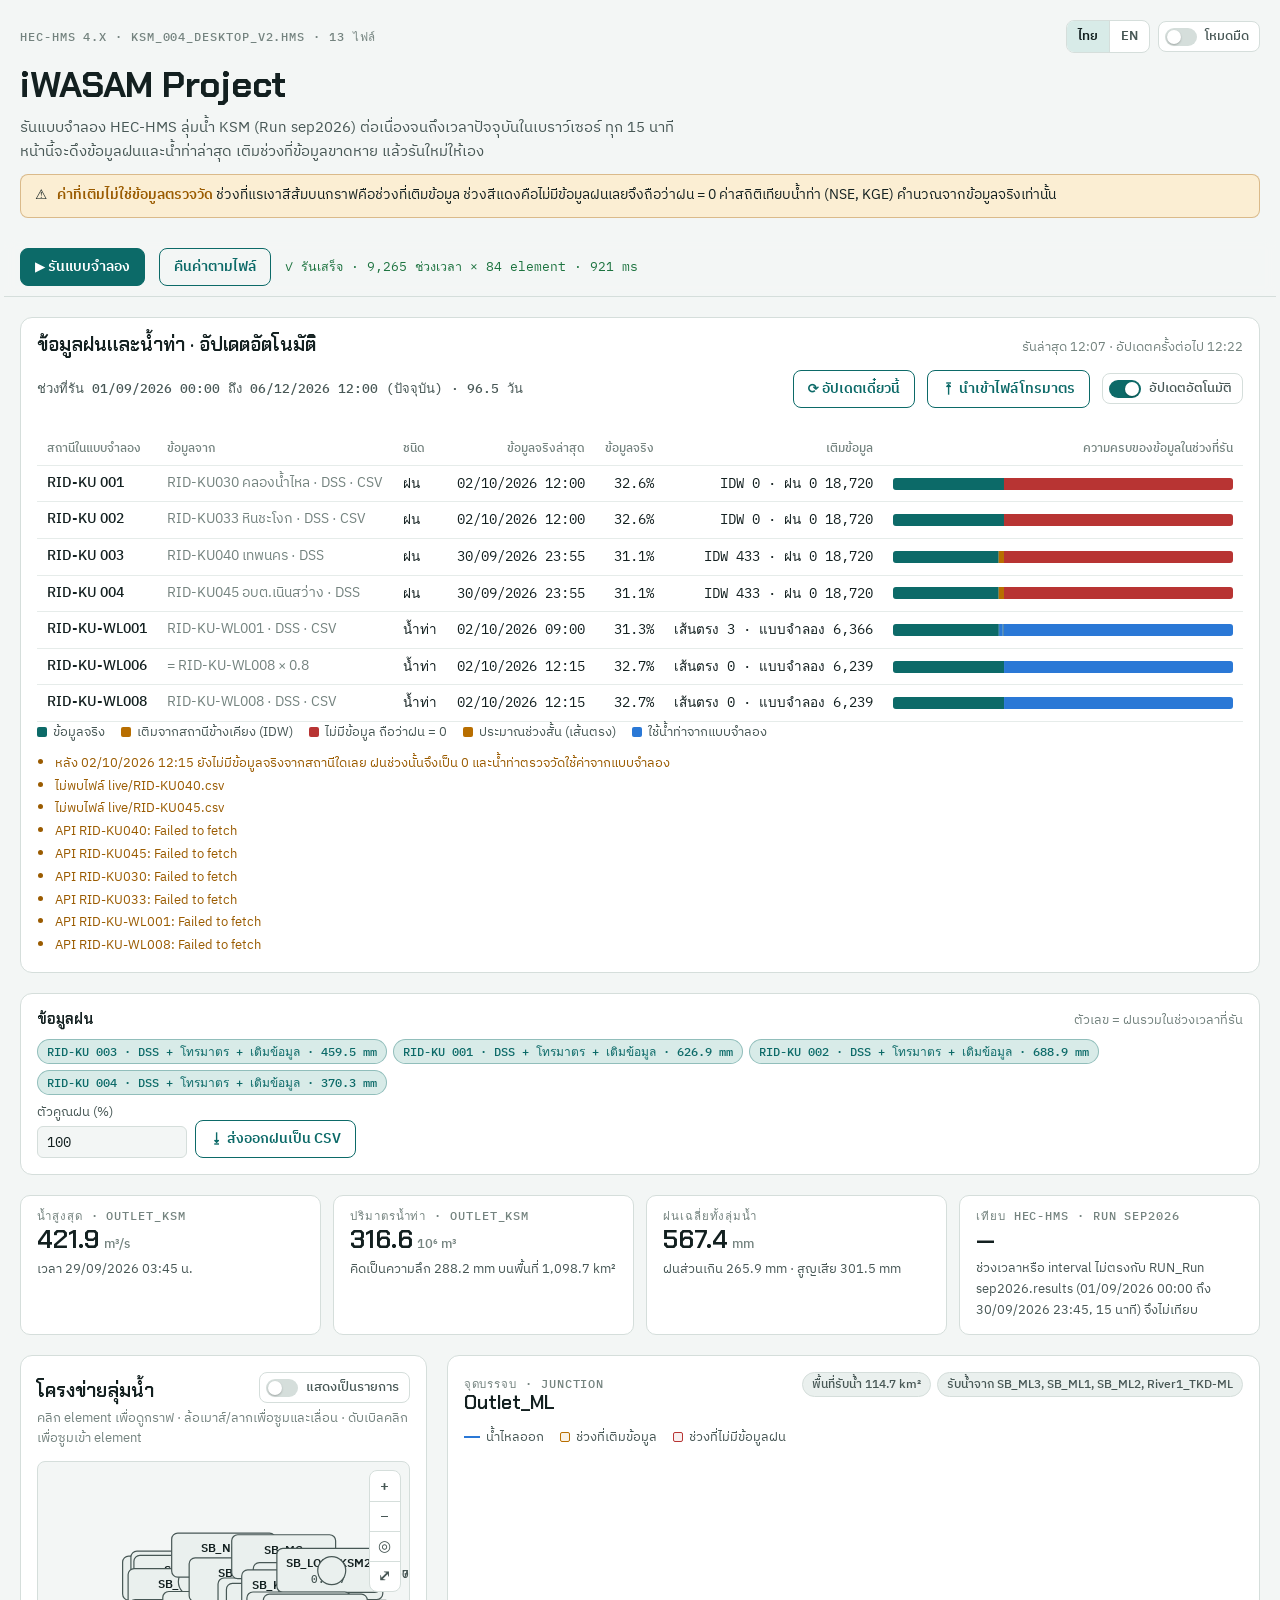
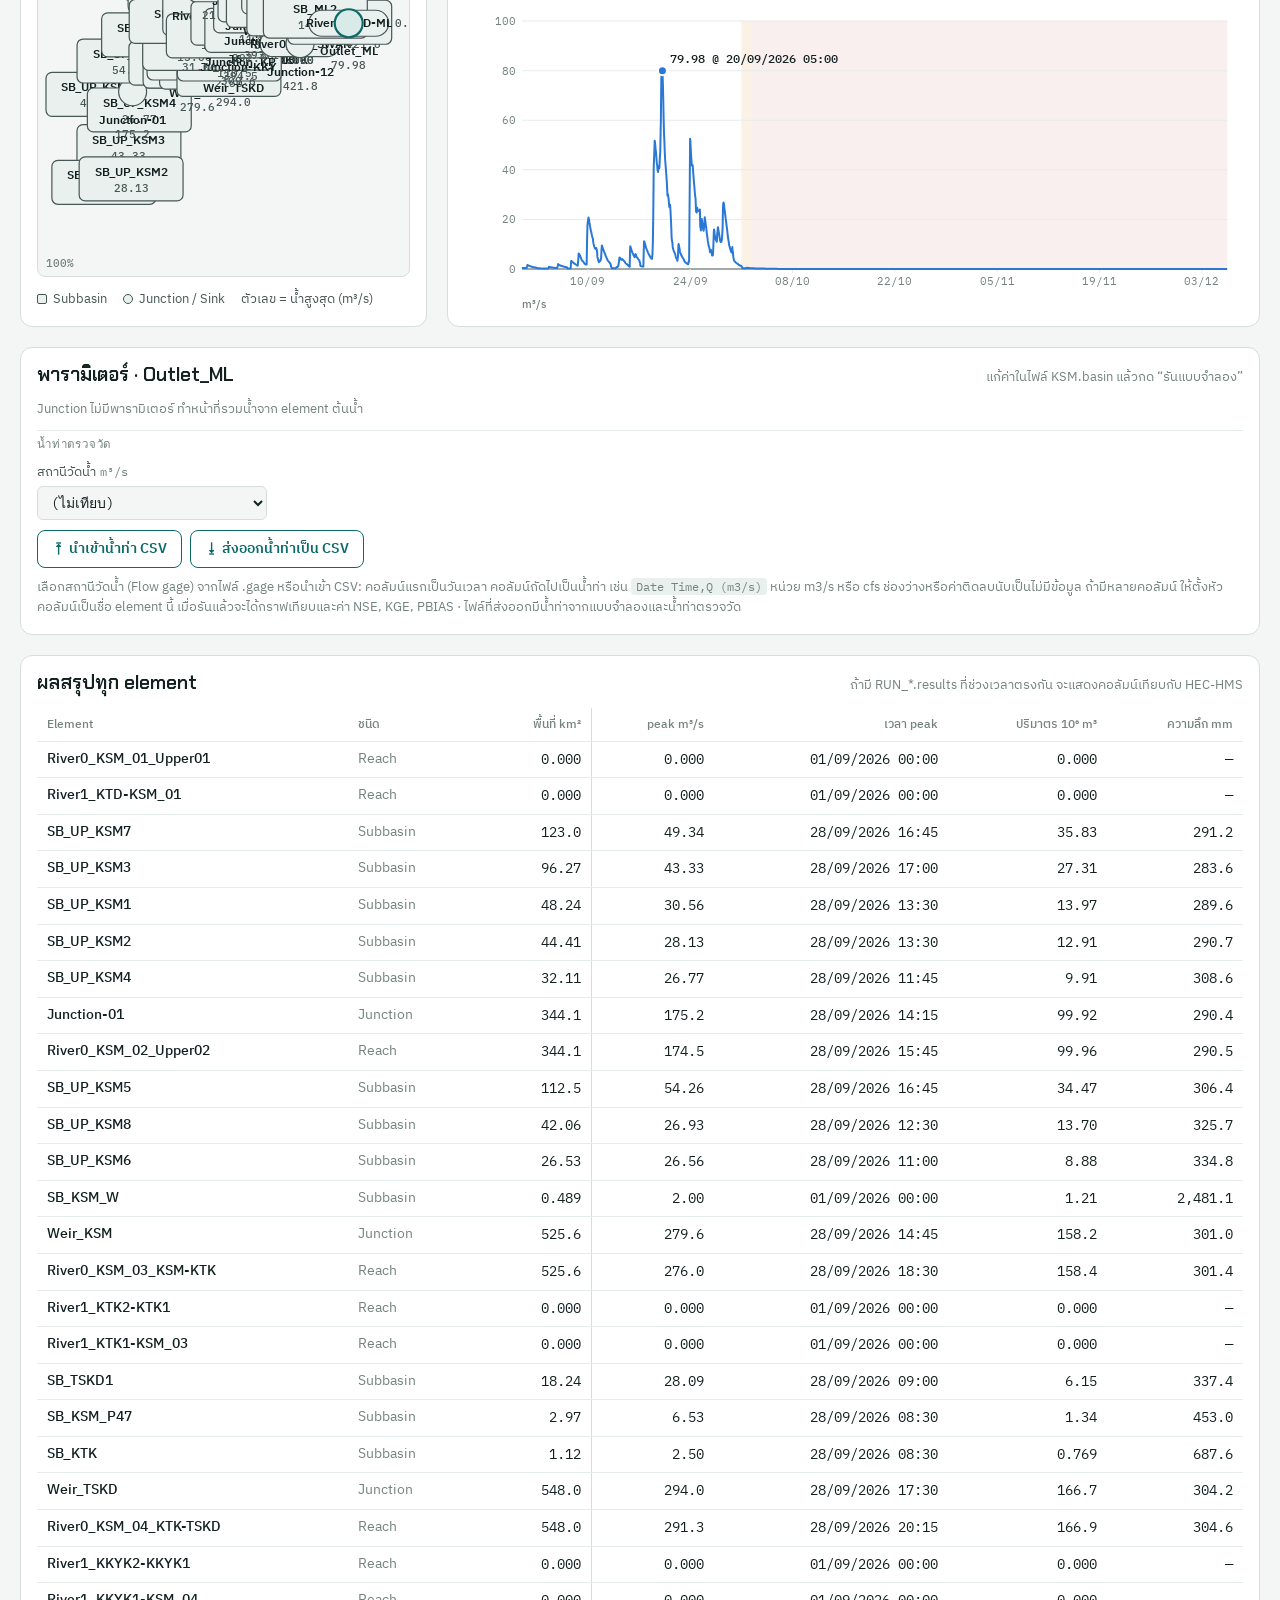
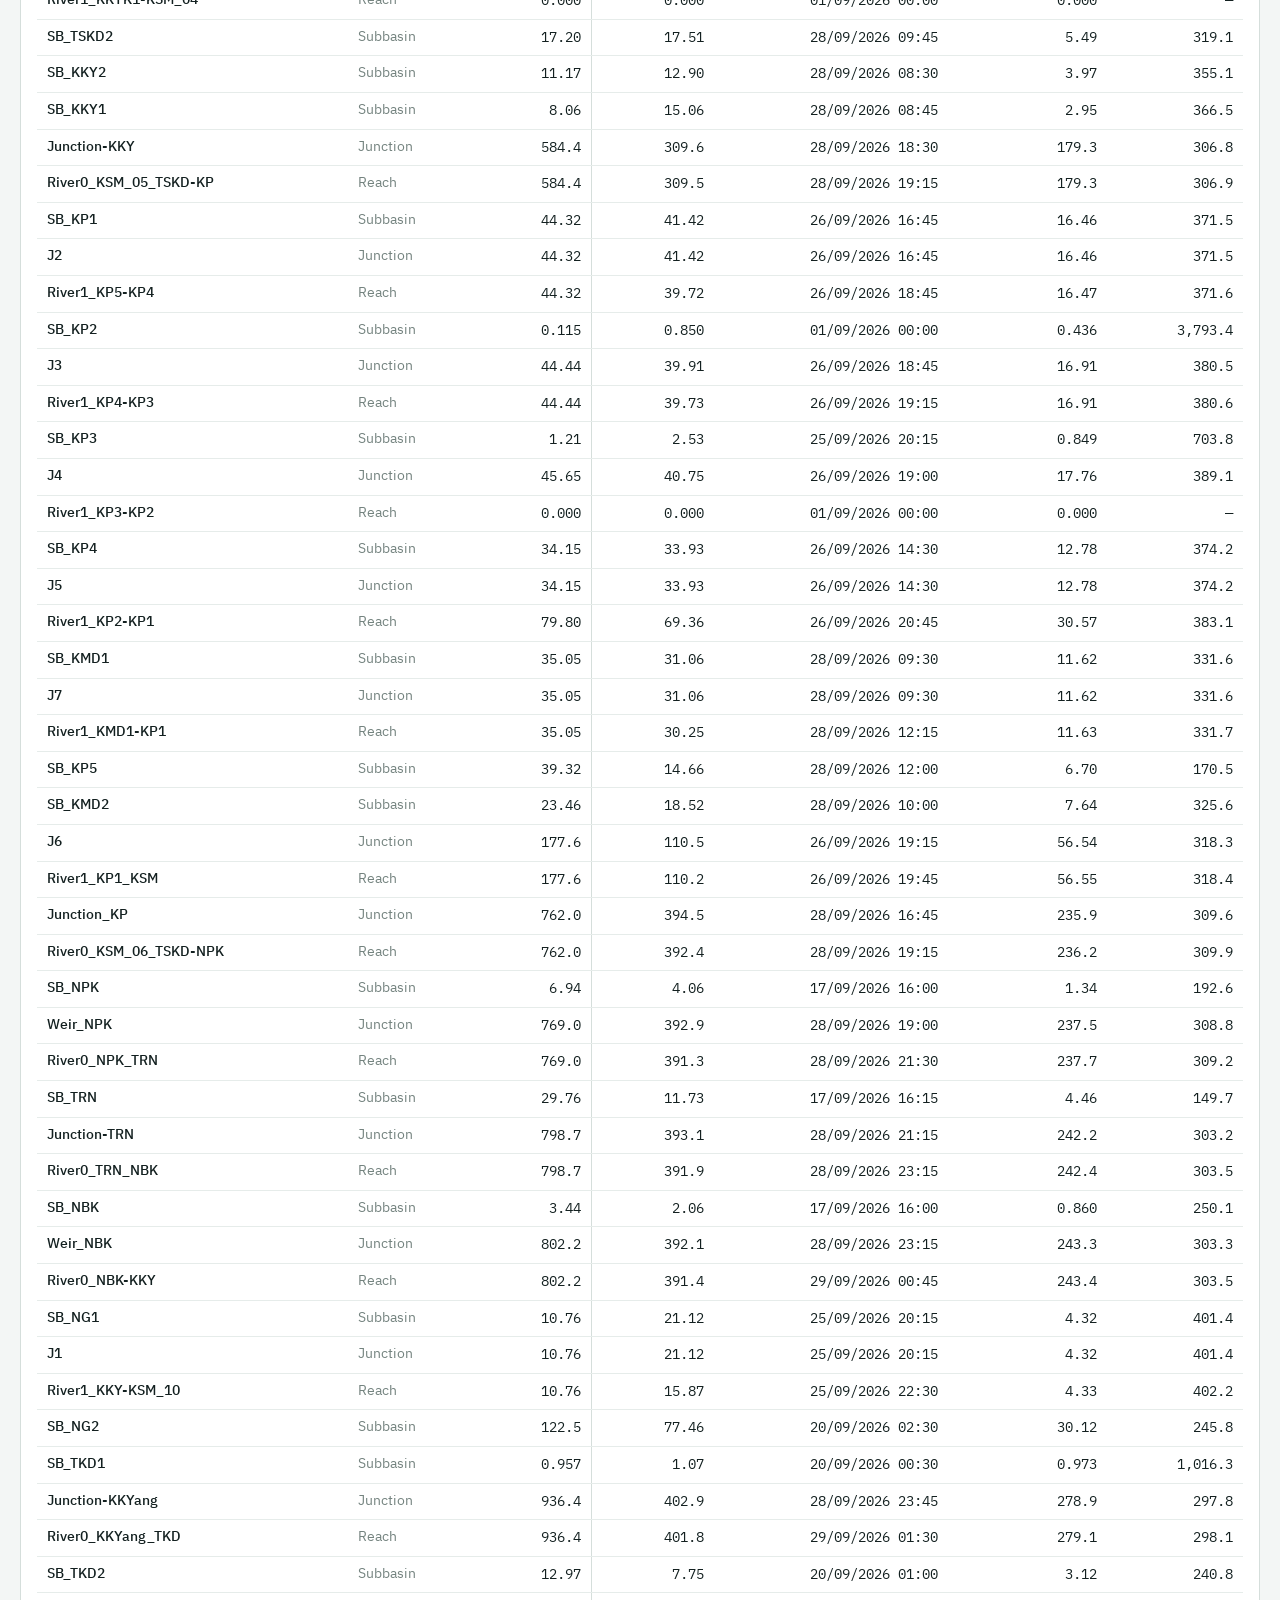
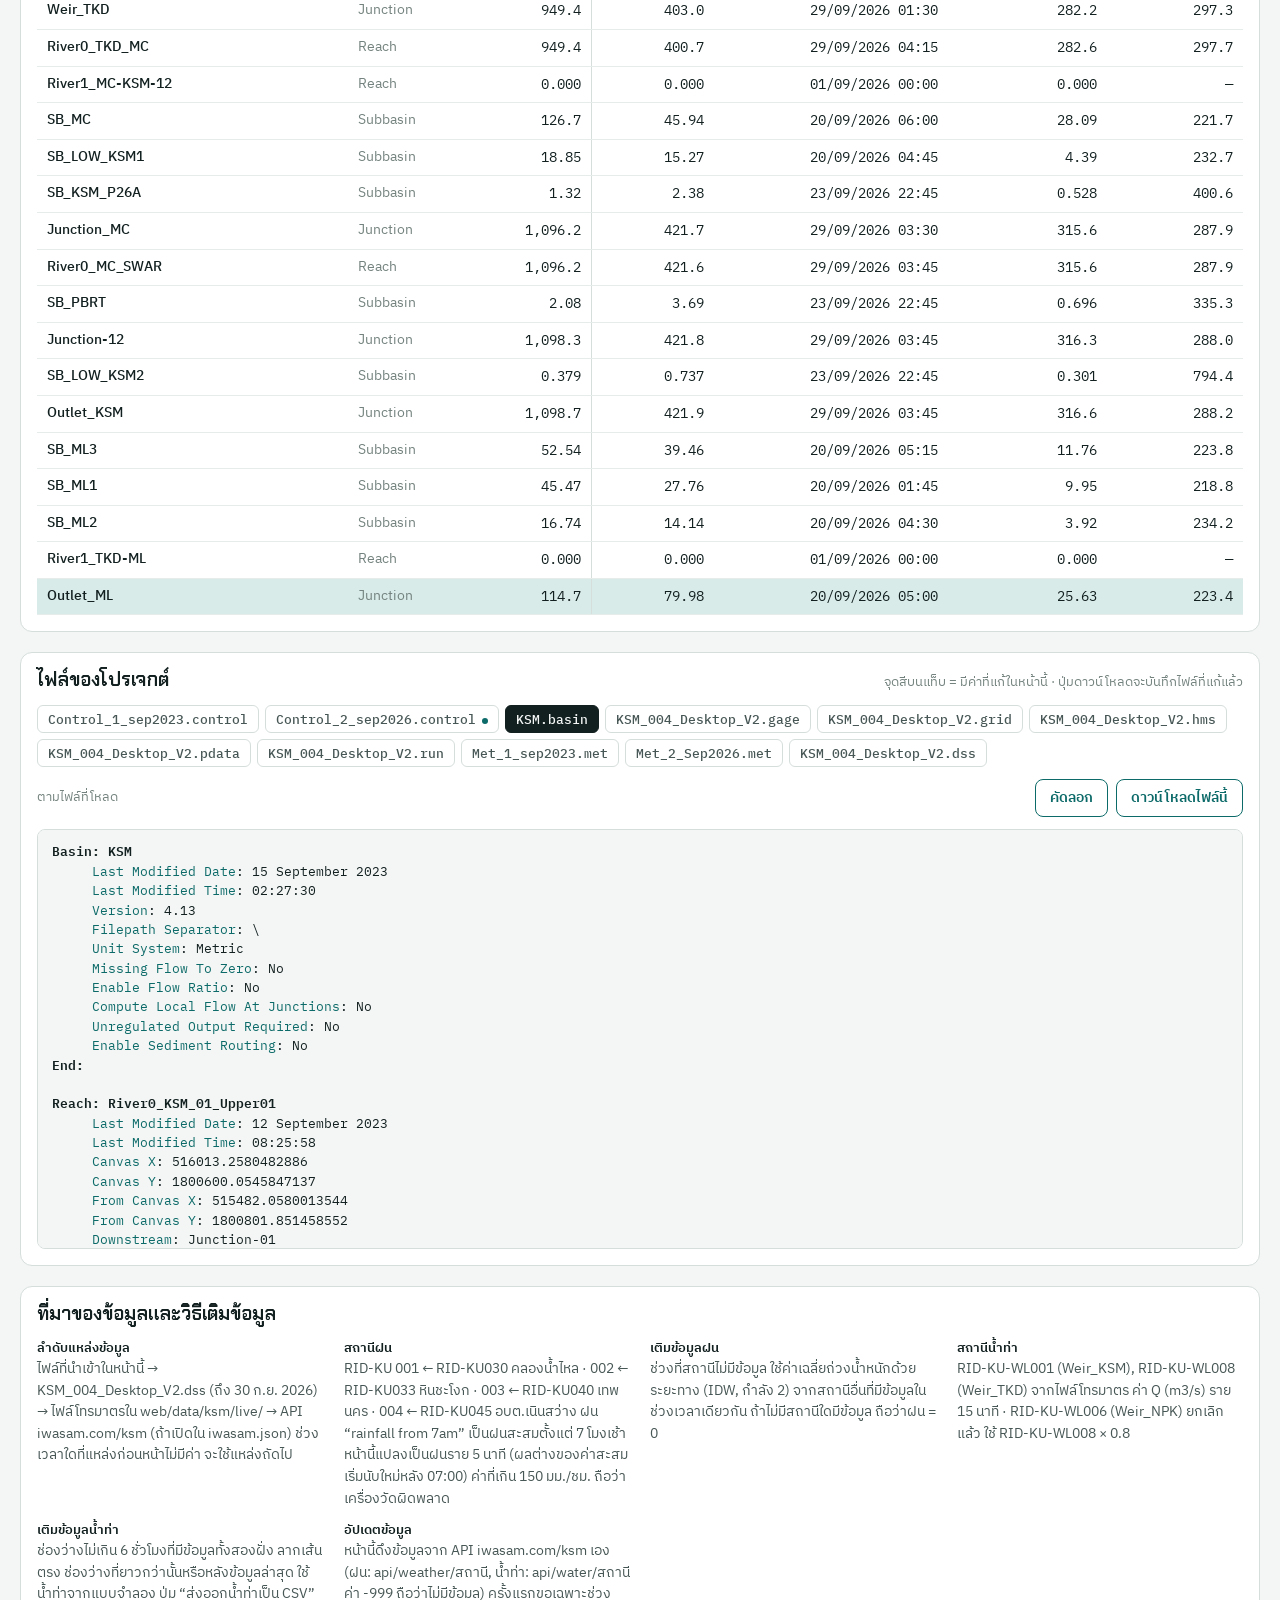
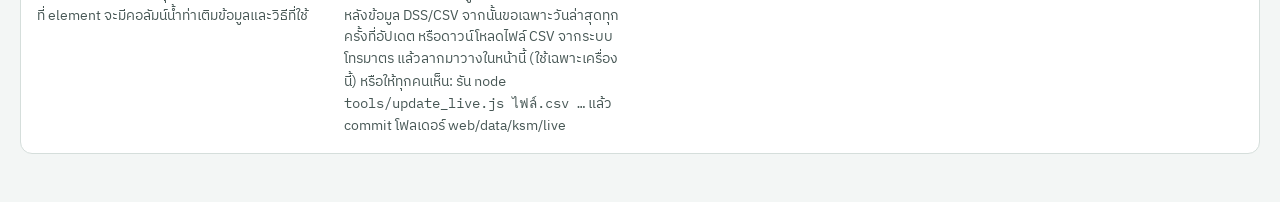
==== commit e2acfe2c: "Keep the network panel size in list view; add weir filter and sort direction The list now sits over " ====
--- a/web/iwasam.html
+++ b/web/iwasam.html
@@ -109,6 +109,7 @@
           <input type="search" id="nl-q" data-i18n-ph="listSearch" data-i18n-aria="listSearch" autocomplete="off" spellcheck="false">
           <select id="nl-kind" data-i18n-aria="listKind"></select>
           <select id="nl-sort" data-i18n-aria="listSort"></select>
+          <button type="button" class="nl-dir" id="nl-dir" aria-pressed="false">↓</button>
         </div>
         <div class="list-box"><div class="nl" id="nl" role="listbox" tabindex="-1"></div></div>
         <span class="hint" id="nl-count"></span>
--- a/web/app.css
+++ b/web/app.css
@@ -139,14 +139,22 @@
 /* network panel · list view */
 .net-head h2 { margin-right: auto; }
 .net-head .hint { flex-basis: 100%; }
-.net-list { display: grid; grid-template-rows: auto minmax(0, 1fr) auto; gap: 8px; min-height: 0; }
+/* the list takes the diagram + legend rows; the diagram stays laid out (invisible) so the panel keeps its size */
+.net-panel > .panel-head { grid-row: 1; grid-column: 1; }
+.net-panel > .net-box { grid-row: 2; grid-column: 1; }
+.net-panel > #net-legend { grid-row: 3; grid-column: 1; }
+.net-panel > .net-list { grid-row: 2 / 4; grid-column: 1; }
+.net-panel.as-list > .net-box, .net-panel.as-list > #net-legend { visibility: hidden; }
+.net-list { display: grid; grid-template-rows: auto minmax(0, 1fr) auto; gap: 8px; min-height: 0; overflow: hidden; }
 .list-tools { display: flex; flex-wrap: wrap; gap: 6px; }
+.nl-dir { font: 600 15px/1 var(--font-body); width: 34px; flex: none; border: 1px solid var(--line); border-radius: 6px; background: var(--bg); color: var(--ink-2); cursor: pointer; padding: 0; }
+.nl-dir:hover { color: var(--accent); border-color: var(--accent); }
+.nl-dir:focus-visible { outline: 2px solid var(--accent); outline-offset: 1px; }
 .list-tools input, .list-tools select { font: 13px var(--font-body); padding: 6px 9px; border: 1px solid var(--line); border-radius: 6px; background: var(--bg); color: var(--ink); min-width: 0; }
 .list-tools input { flex: 1 1 160px; }
 .list-tools select { flex: 0 1 auto; max-width: 100%; }
 .list-tools input:focus-visible, .list-tools select:focus-visible { outline: 2px solid var(--accent); outline-offset: 1px; }
-.list-box { position: relative; min-height: 340px; border: 1px solid var(--line); border-radius: 8px; background: var(--bg); }
-.main.net-big .list-box { min-height: min(75vh, 820px); }
+.list-box { position: relative; min-height: 0; border: 1px solid var(--line); border-radius: 8px; background: var(--bg); }
 .nl { position: absolute; inset: 0; overflow-y: auto; overscroll-behavior: contain; padding: 4px; display: grid; align-content: start; gap: 2px; }
 .nl:focus-visible { outline: 2px solid var(--accent); outline-offset: -2px; }
 .nl-row { display: grid; grid-template-columns: minmax(0, 1fr) auto; grid-template-areas: "name pk" "kind spark"; gap: 0 10px; align-items: center; padding: 6px 9px; border-radius: 6px; cursor: pointer; border: 1px solid transparent; }
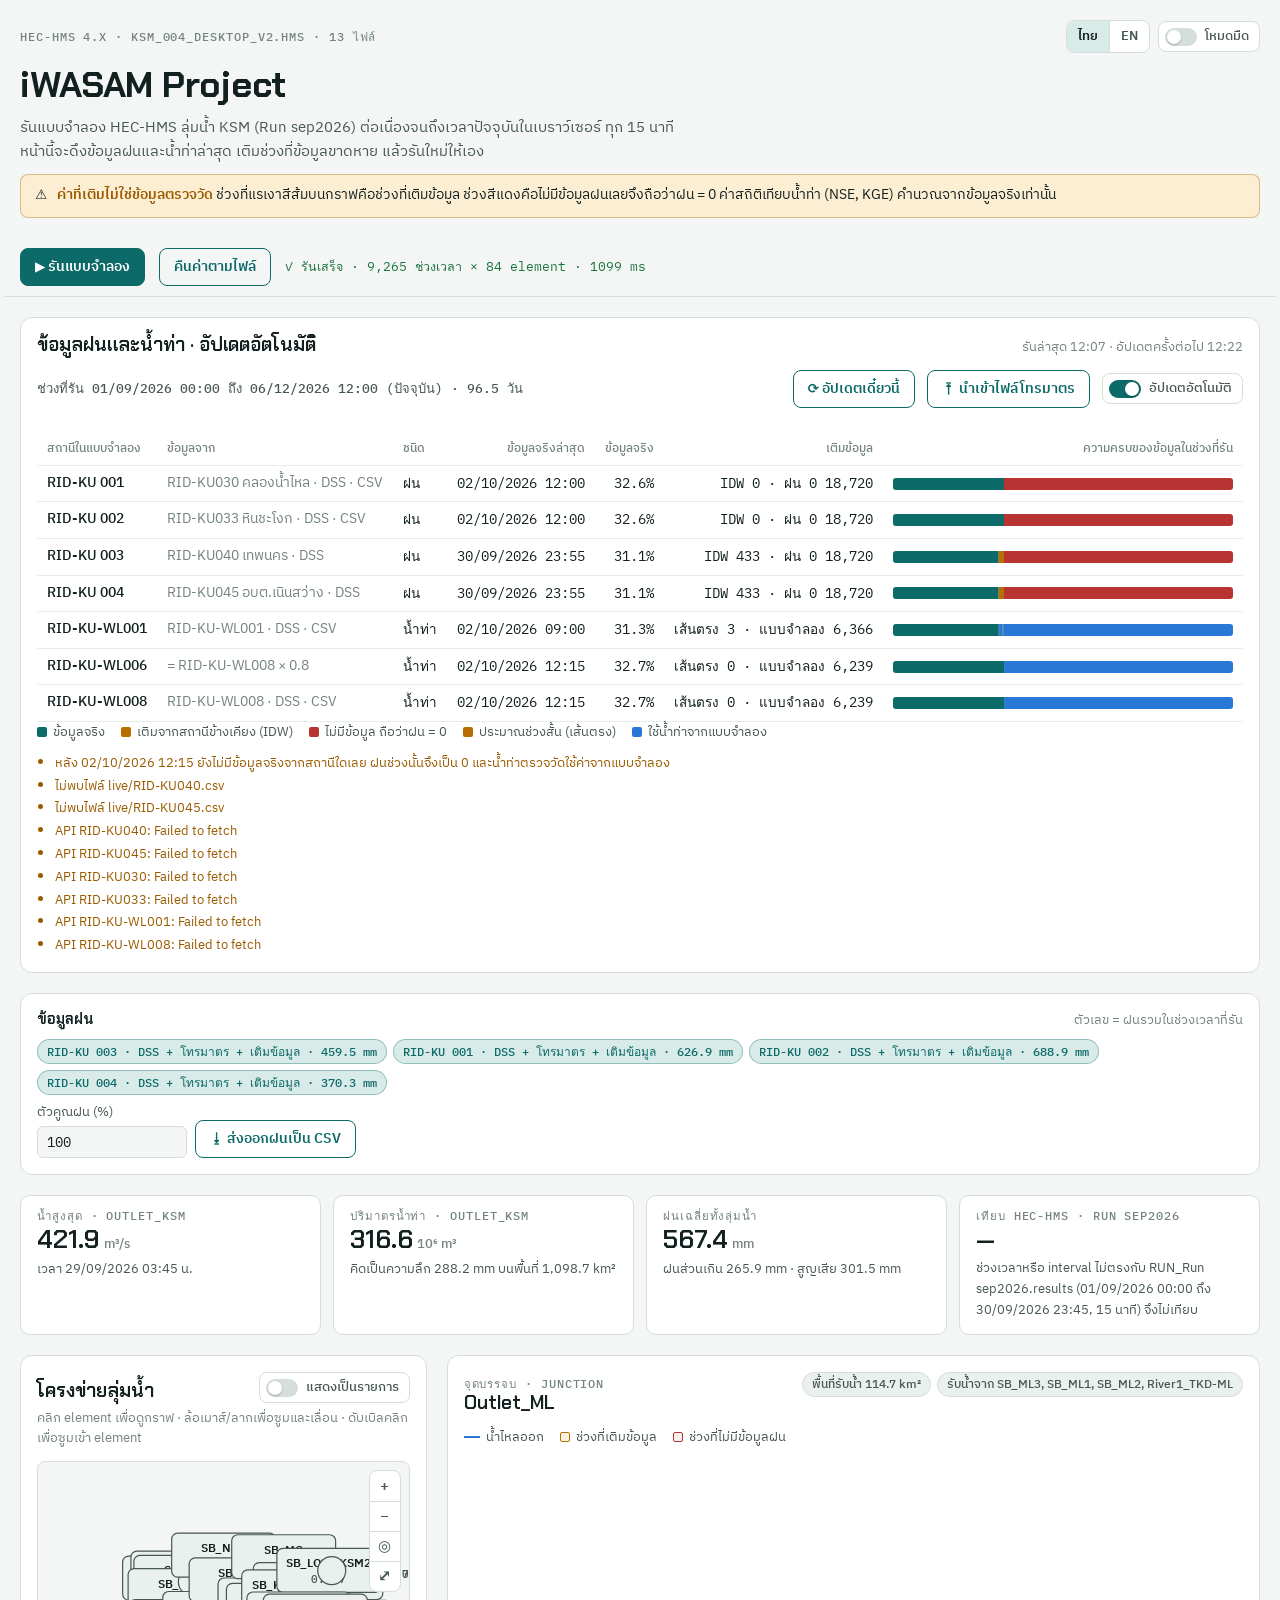
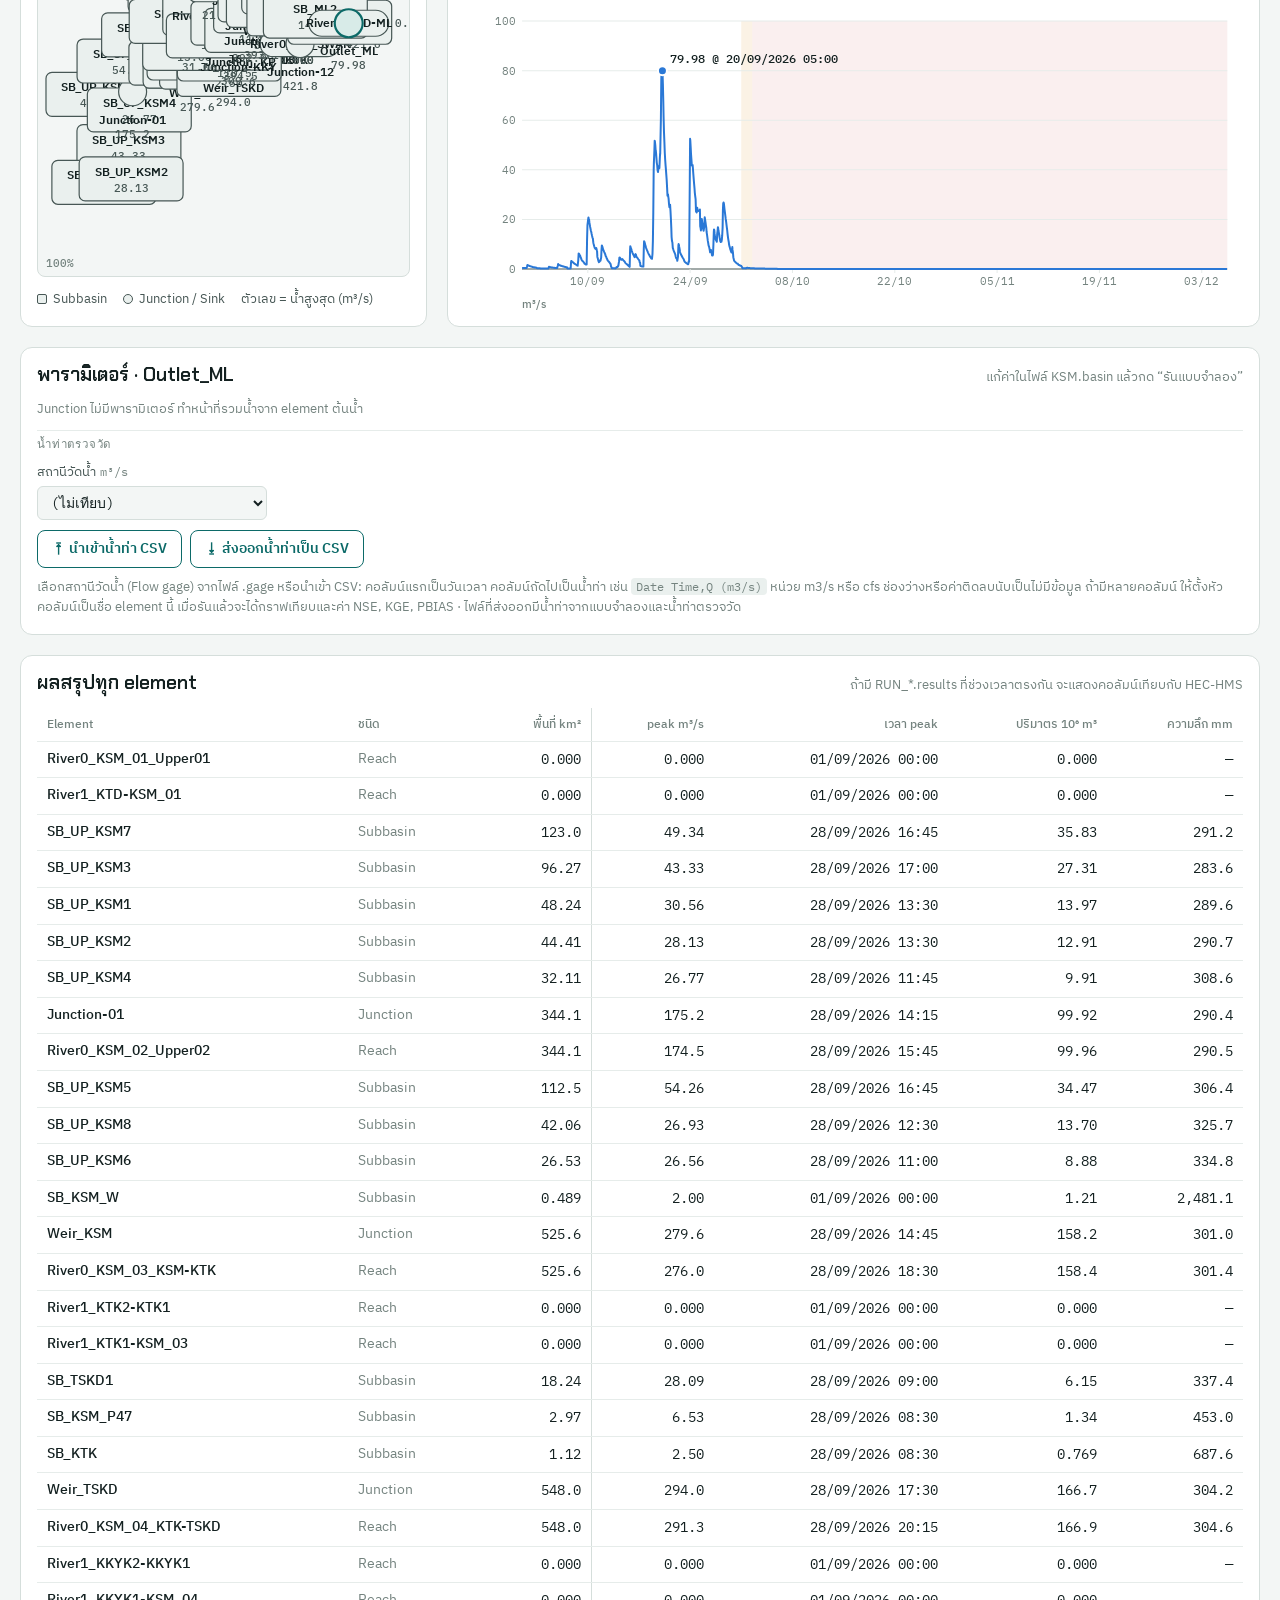
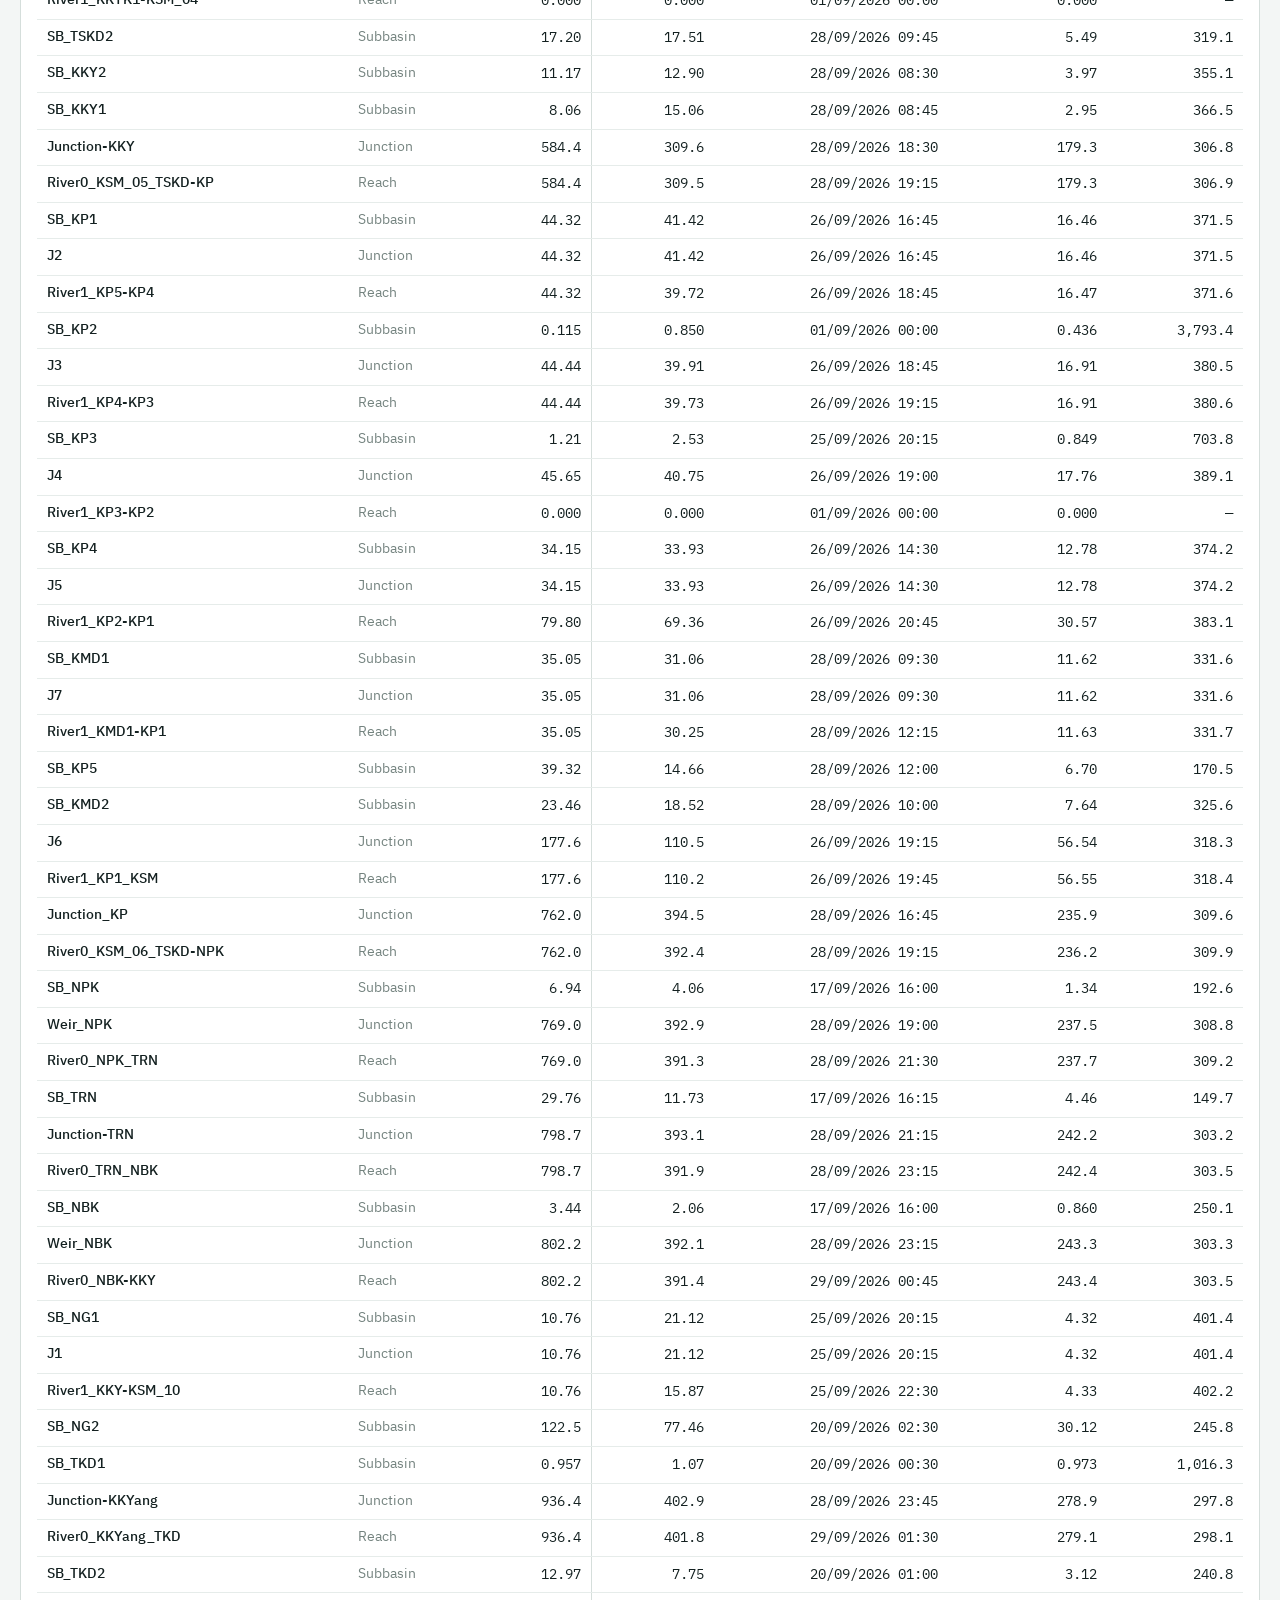
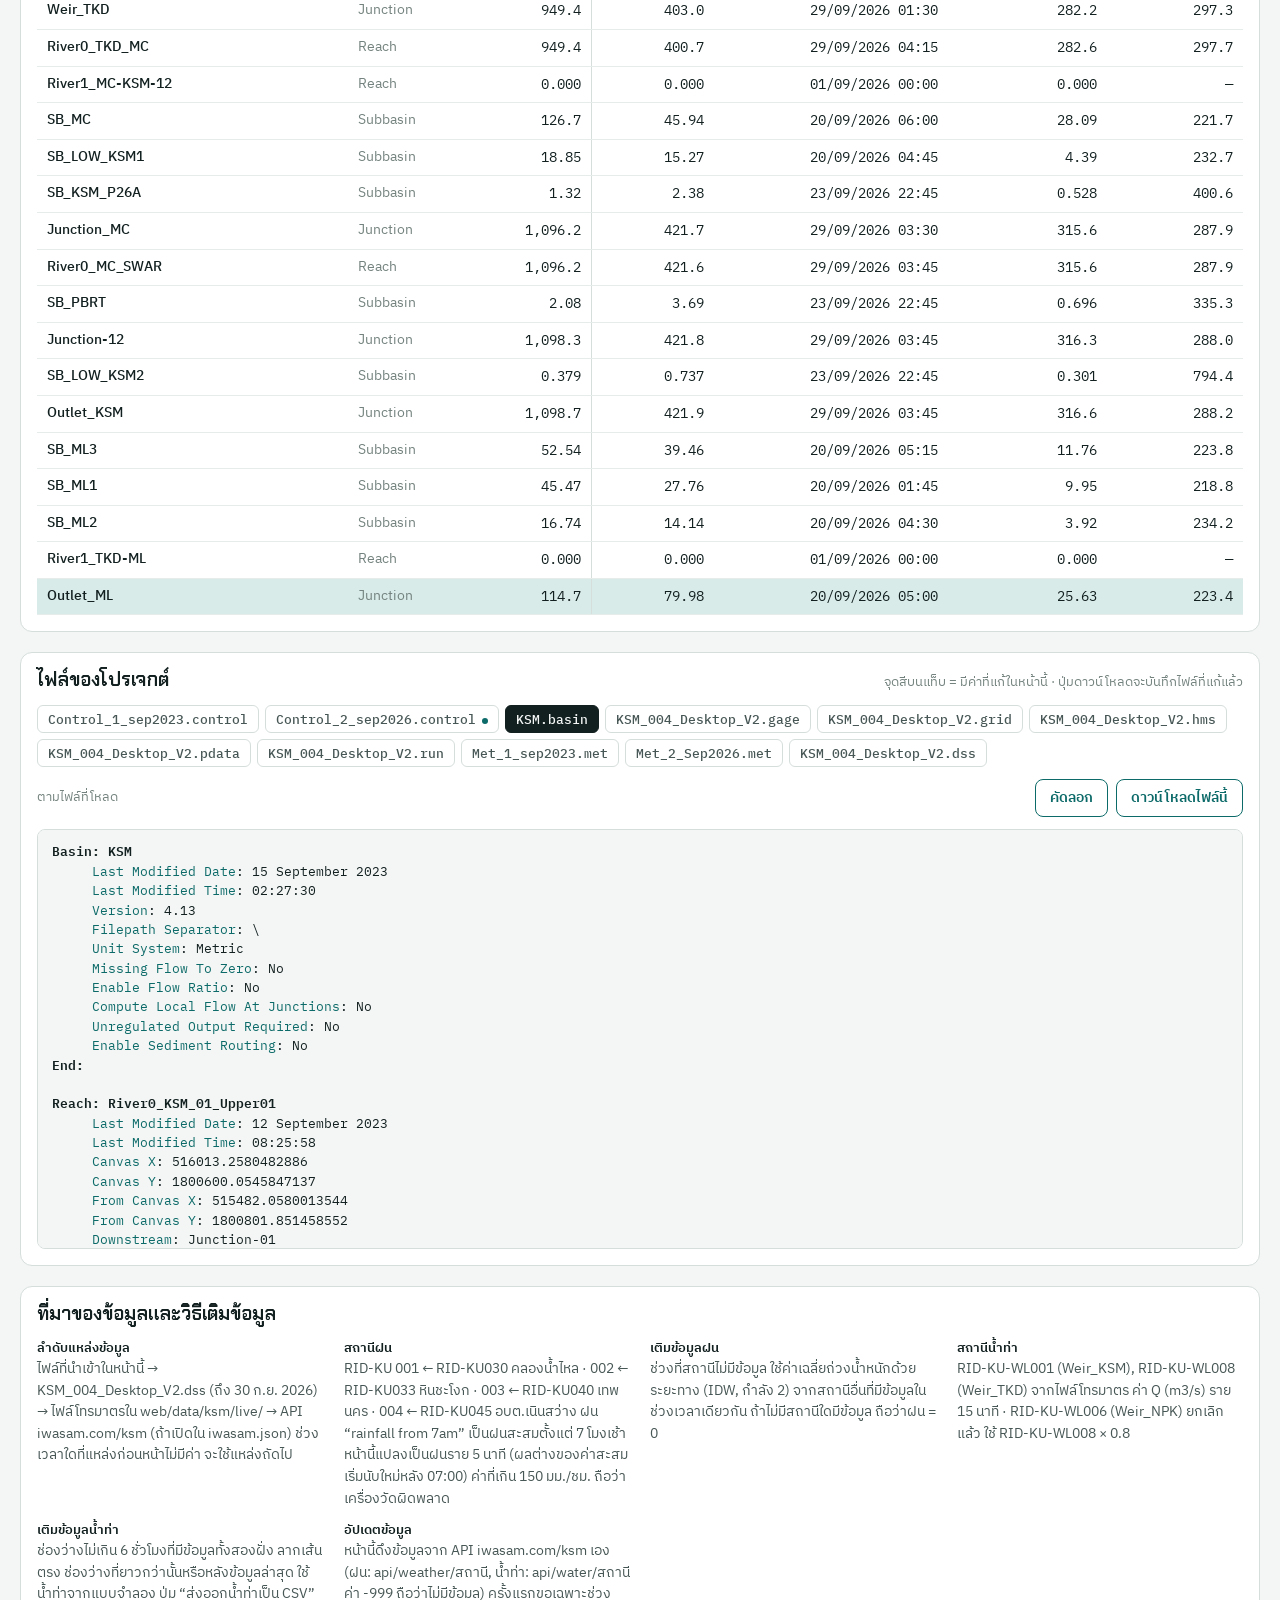
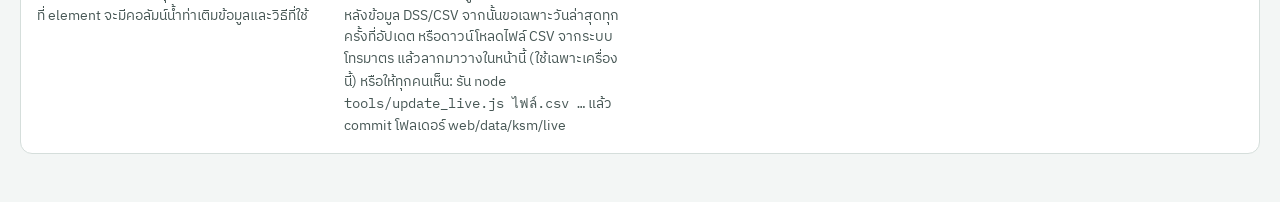
==== commit 8e1b8dc8: "Wheel zoom on the charts; keep the enlarge button in list view; filter as an icon The hydrograph and" ====
--- a/web/iwasam.html
+++ b/web/iwasam.html
@@ -106,8 +106,11 @@
       </div>
       <div class="net-list" id="net-list" hidden>
         <div class="list-tools">
-          <input type="search" id="nl-q" data-i18n-ph="listSearch" data-i18n-aria="listSearch" autocomplete="off" spellcheck="false">
-          <select id="nl-kind" data-i18n-aria="listKind"></select>
+          <div class="nl-search" id="nl-search">
+            <input type="search" id="nl-q" data-i18n-ph="listSearch" data-i18n-aria="listSearch" autocomplete="off" spellcheck="false">
+            <span class="nl-filter" aria-hidden="true"><svg viewBox="0 0 16 16"><path d="M2 3h12l-4.6 5.4V13l-2.8 1.2V8.4z"/></svg></span>
+            <select id="nl-kind" data-i18n-aria="listKind"></select>
+          </div>
           <select id="nl-sort" data-i18n-aria="listSort"></select>
           <button type="button" class="nl-dir" id="nl-dir" aria-pressed="false">↓</button>
         </div>
@@ -127,6 +130,7 @@
         <svg id="hydro" aria-label="Hydrograph"></svg>
         <div class="empty" id="chart-empty" hidden></div>
         <div class="tip" id="tip" hidden></div>
+        <button type="button" class="c-reset" id="c-reset" hidden data-i18n="cReset" data-i18n-title="cResetTip"></button>
       </div>
       <div class="fit" id="fit" hidden></div>
     </div>
--- a/web/app.css
+++ b/web/app.css
@@ -145,13 +145,26 @@
 .net-panel > #net-legend { grid-row: 3; grid-column: 1; }
 .net-panel > .net-list { grid-row: 2 / 4; grid-column: 1; }
 .net-panel.as-list > .net-box, .net-panel.as-list > #net-legend { visibility: hidden; }
+/* in list view the enlarge button stays in its place over the list, faint until pointed at */
+.net-panel.as-list > .net-box { z-index: 2; }
+.net-panel.as-list #z-fit { visibility: visible; opacity: .2; background: var(--surface); border: 1px solid var(--line); border-radius: 8px; transition: opacity .15s; }
+.net-panel.as-list #z-fit:hover, .net-panel.as-list #z-fit:focus-visible { opacity: 1; color: var(--accent); }
 .net-list { display: grid; grid-template-rows: auto minmax(0, 1fr) auto; gap: 8px; min-height: 0; overflow: hidden; }
 .list-tools { display: flex; flex-wrap: wrap; gap: 6px; }
 .nl-dir { font: 600 15px/1 var(--font-body); width: 34px; flex: none; border: 1px solid var(--line); border-radius: 6px; background: var(--bg); color: var(--ink-2); cursor: pointer; padding: 0; }
 .nl-dir:hover { color: var(--accent); border-color: var(--accent); }
 .nl-dir:focus-visible { outline: 2px solid var(--accent); outline-offset: 1px; }
 .list-tools input, .list-tools select { font: 13px var(--font-body); padding: 6px 9px; border: 1px solid var(--line); border-radius: 6px; background: var(--bg); color: var(--ink); min-width: 0; }
-.list-tools input { flex: 1 1 160px; }
+.nl-search { position: relative; flex: 1 1 180px; display: flex; min-width: 0; }
+.list-tools .nl-search input { flex: 1; width: 100%; padding-right: 36px; }
+/* the kind filter is a native select laid invisibly over the funnel icon, so it keeps the browser's dropdown and keyboard use */
+.nl-filter { position: absolute; right: 1px; top: 1px; bottom: 1px; width: 32px; display: grid; place-items: center; color: var(--muted); border-left: 1px solid var(--line); border-radius: 0 5px 5px 0; pointer-events: none; }
+.nl-filter svg { width: 15px; height: 15px; fill: none; stroke: currentColor; stroke-width: 1.5; stroke-linejoin: round; }
+.list-tools .nl-search select { position: absolute; right: 0; top: 0; bottom: 0; width: 34px; opacity: 0; cursor: pointer; padding: 0; }
+.nl-search:has(select:hover) .nl-filter { color: var(--accent); }
+.nl-search:has(select:focus-visible) .nl-filter { outline: 2px solid var(--accent); outline-offset: -1px; }
+.nl-search.on .nl-filter { color: var(--accent); background: var(--accent-soft); }
+.nl-search.on .nl-filter svg { fill: currentColor; }
 .list-tools select { flex: 0 1 auto; max-width: 100%; }
 .list-tools input:focus-visible, .list-tools select:focus-visible { outline: 2px solid var(--accent); outline-offset: 1px; }
 .list-box { position: relative; min-height: 0; border: 1px solid var(--line); border-radius: 8px; background: var(--bg); }
@@ -171,6 +184,10 @@
 .nl-empty { padding: 18px; text-align: center; color: var(--muted); font-size: 13px; }
 
 .chart-box { position: relative; }
+.chart-box.drag { cursor: grabbing; user-select: none; }
+.c-reset { position: absolute; bottom: 0; right: 16px; font: 600 12px var(--font-body); border: 1px solid var(--line); background: var(--surface); color: var(--accent); padding: 3px 9px; border-radius: 6px; cursor: pointer; z-index: 2; }
+.c-reset:hover { border-color: var(--accent); }
+.c-reset:focus-visible { outline: 2px solid var(--accent); outline-offset: 2px; }
 .chart-box svg { display: block; width: 100%; height: auto; overflow: visible; }
 .axis text { font: 11px var(--font-mono); fill: var(--muted); }
 .axis line.g { stroke: var(--grid); stroke-width: 1; }
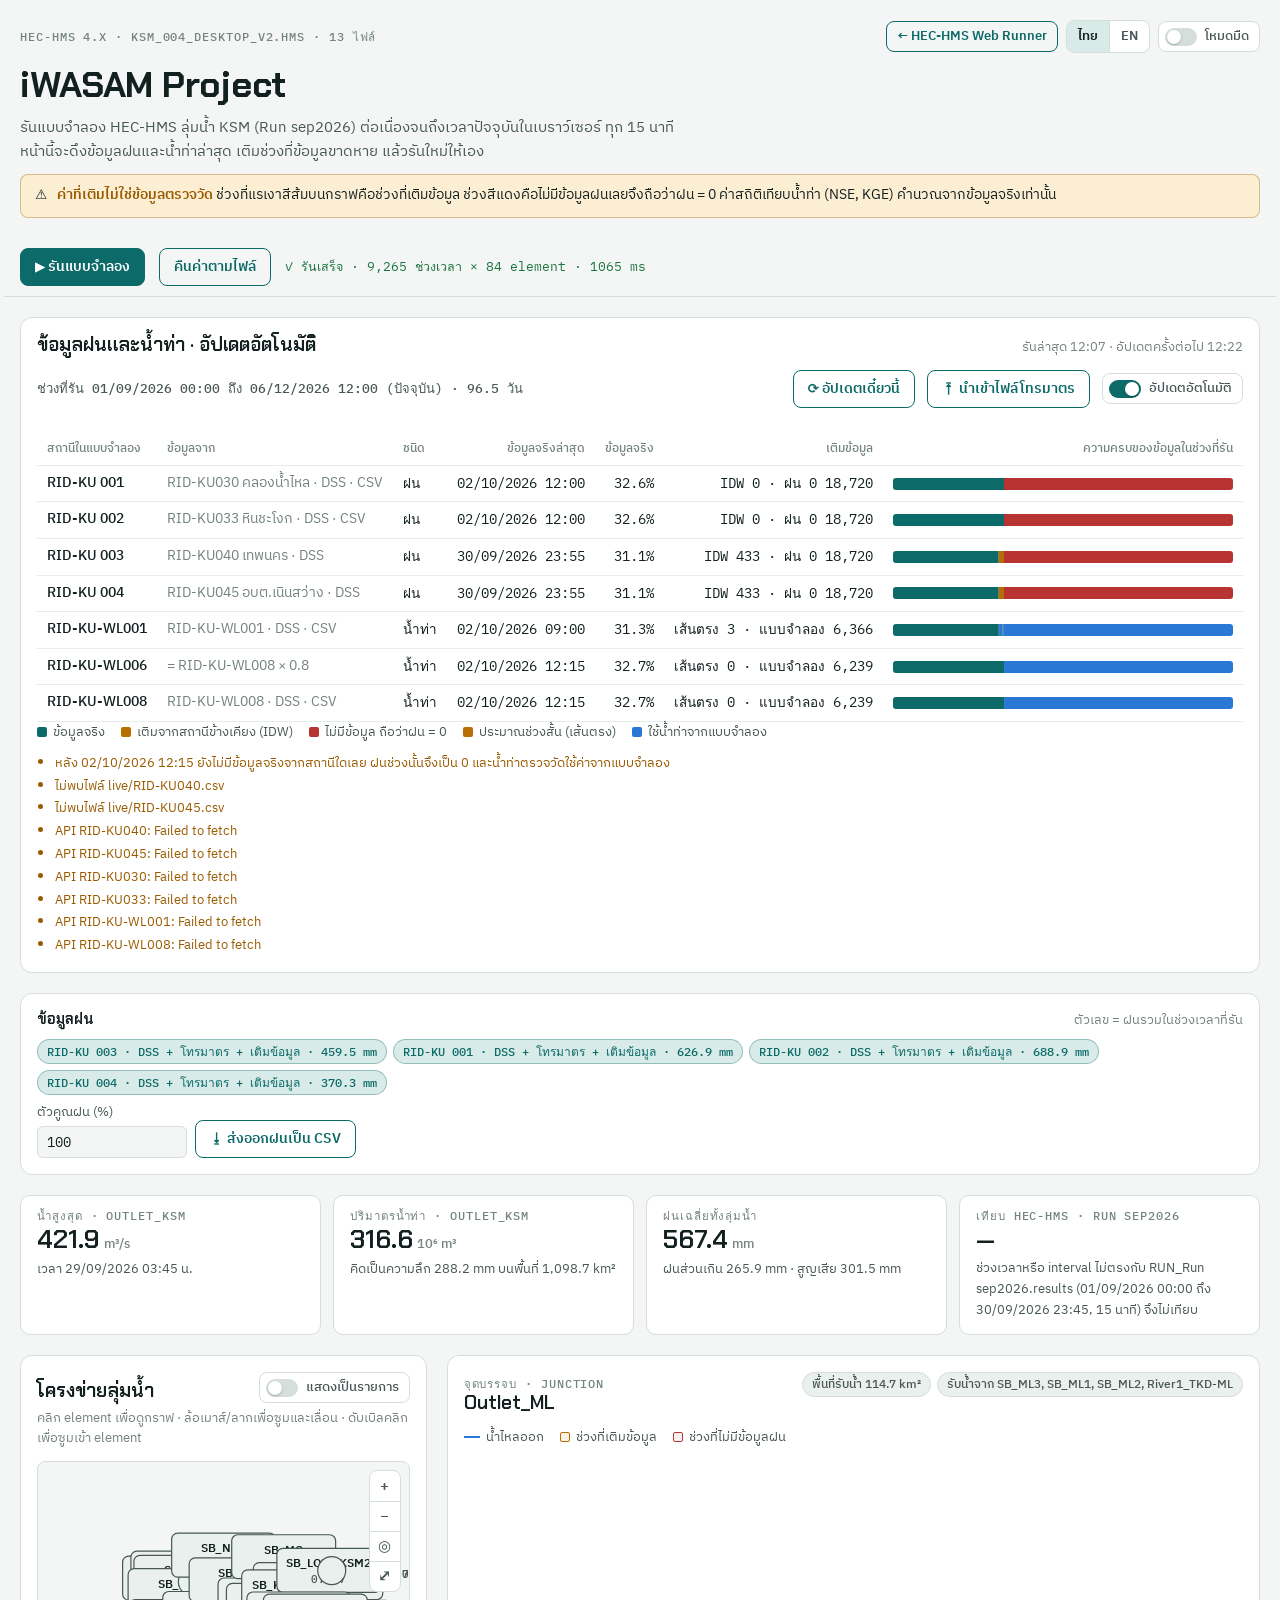
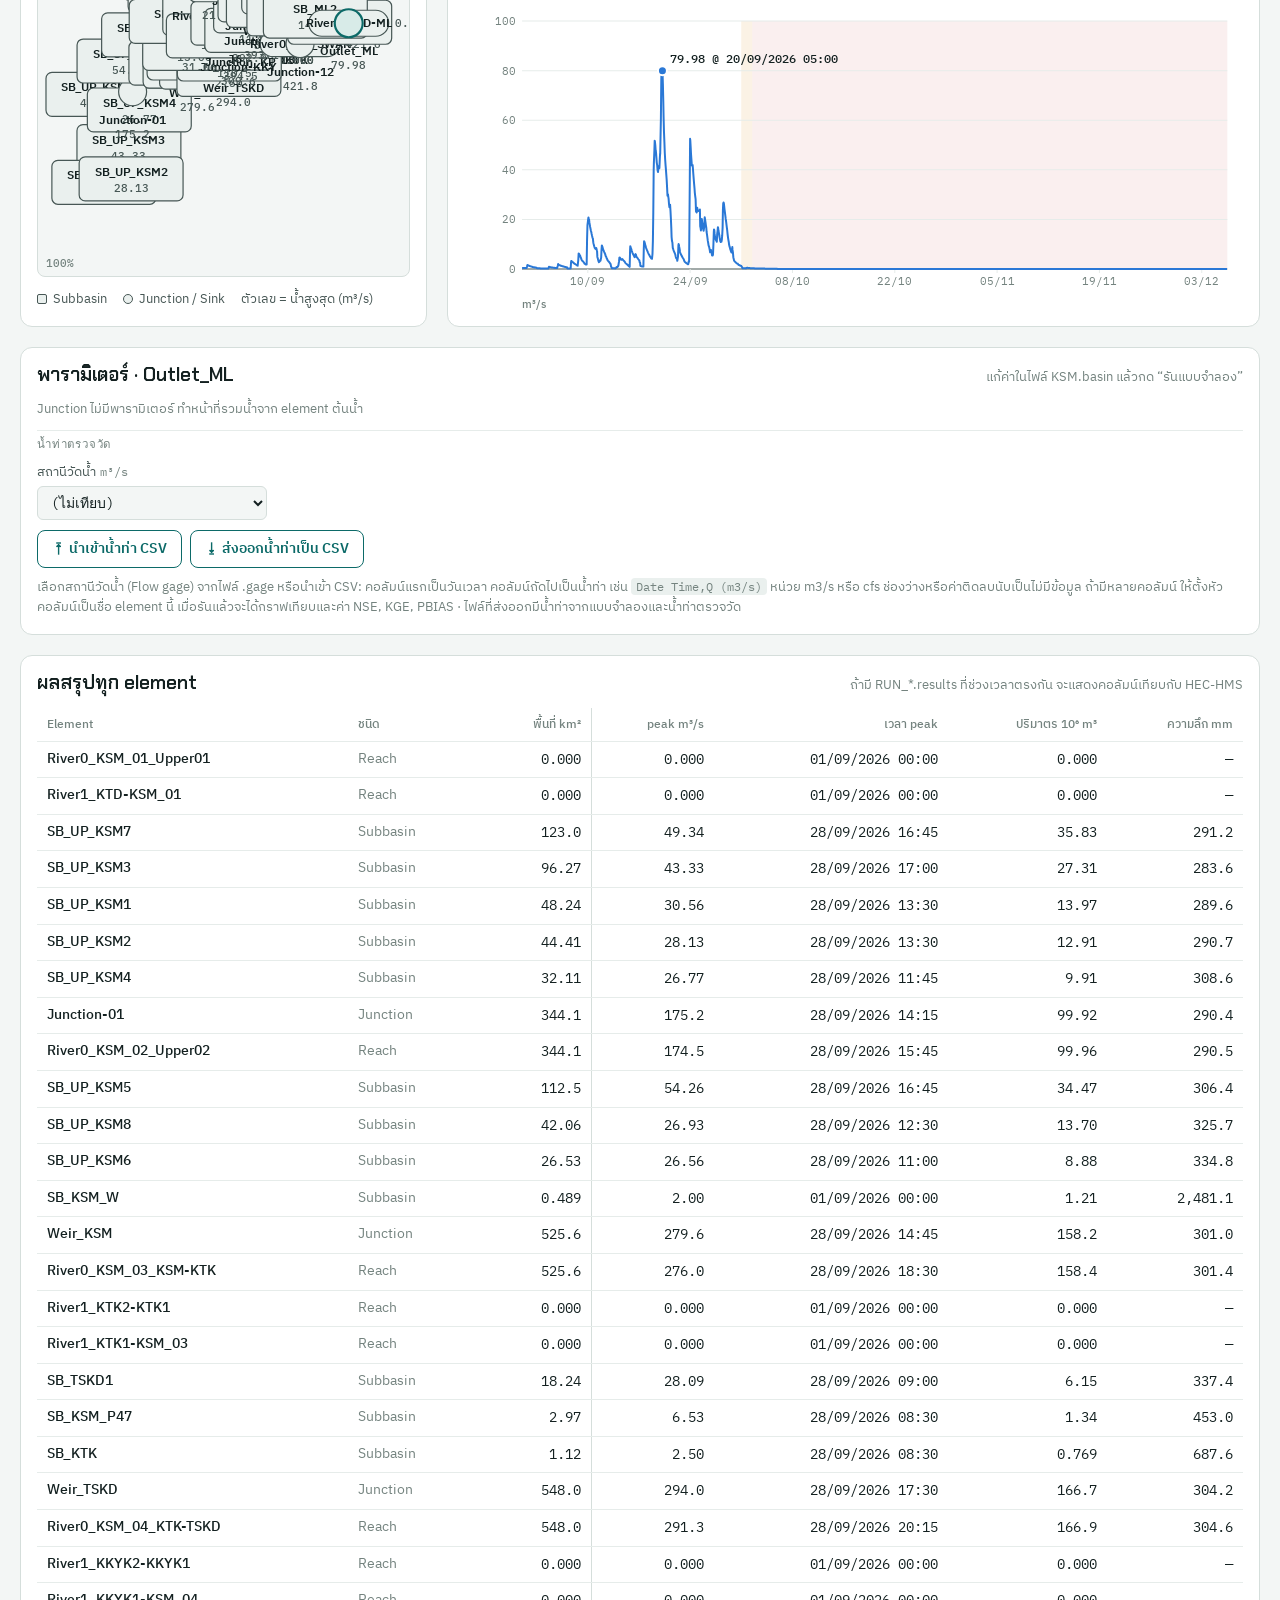
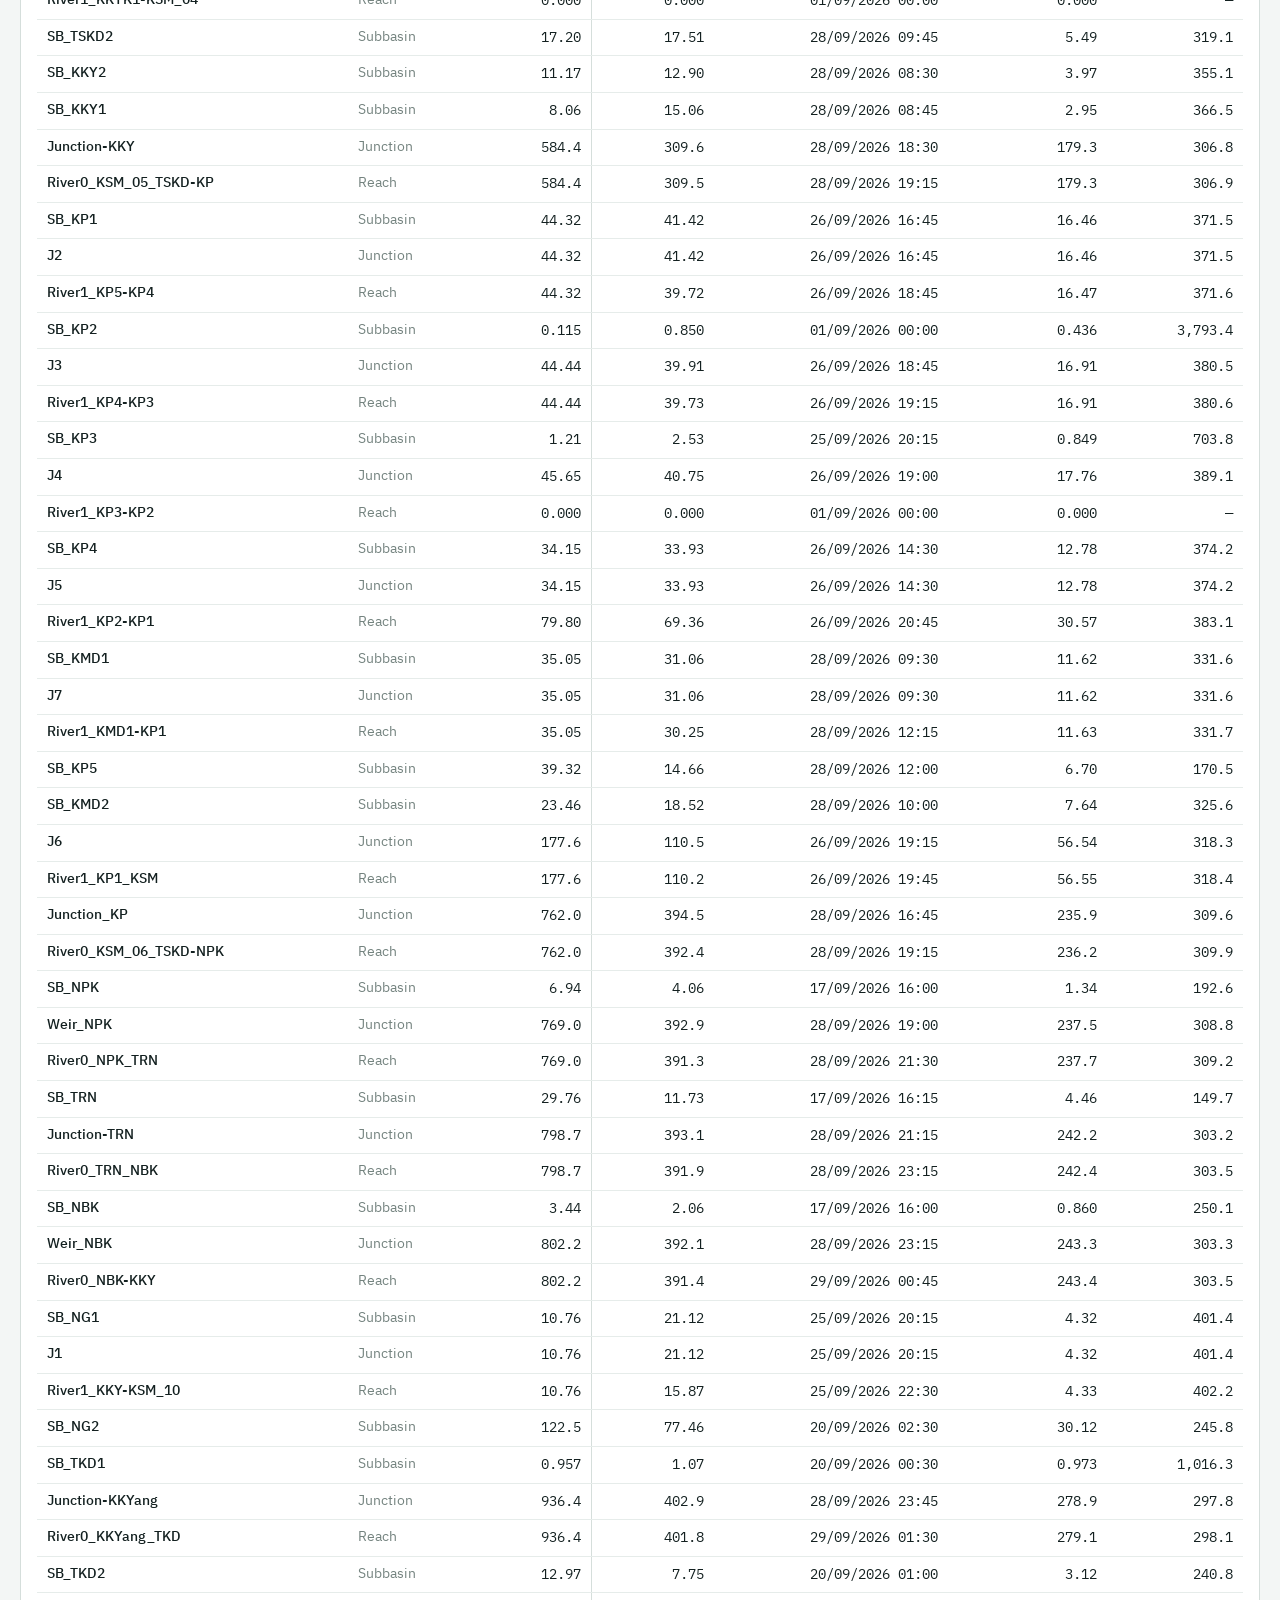
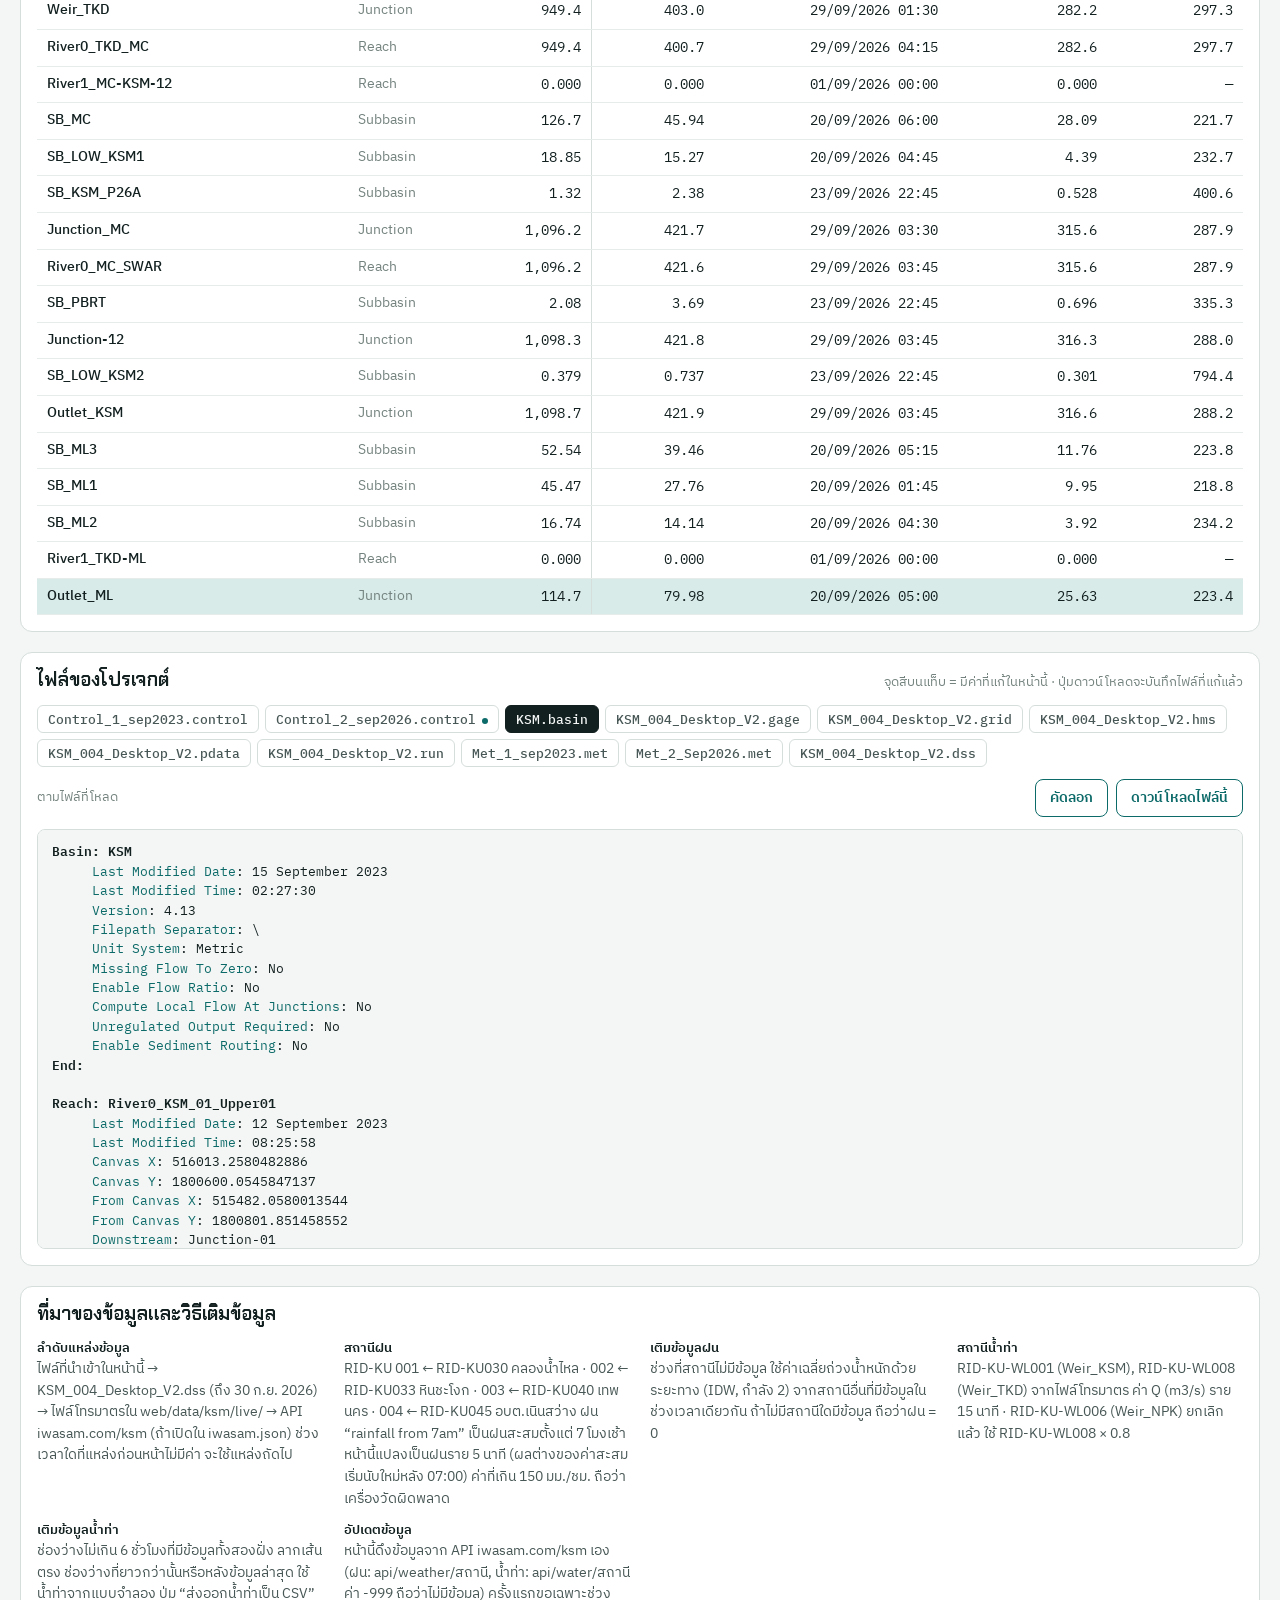
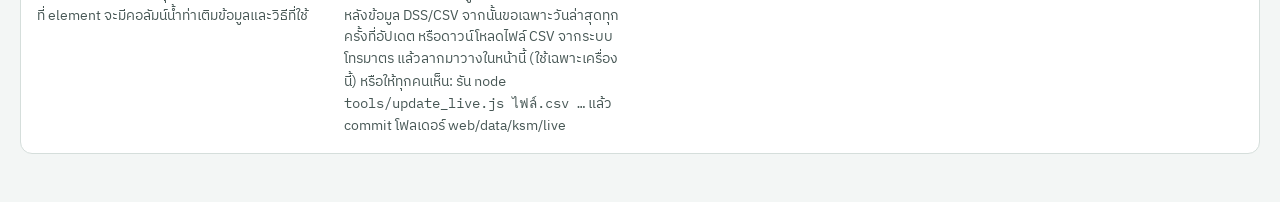
==== commit 1d5dd261: "Add sign-in and online projects; link to the iWASAM page Users sign in with email (Supabase Auth) an" ====
--- a/web/iwasam.html
+++ b/web/iwasam.html
@@ -20,6 +20,7 @@
     <div class="toprow">
       <span class="eyebrow" id="eyebrow">iWASAM · KSM (Sep 2026) · HEC-HMS 4.13</span>
       <div class="prefs">
+        <a class="btn ghost sm" href="index.html">← HEC-HMS Web Runner</a>
         <div class="seg" role="group" aria-label="Language / ภาษา">
           <button id="lang-th" aria-pressed="true" lang="th">ไทย</button>
           <button id="lang-en" aria-pressed="false" lang="en">EN</button>
--- a/web/app.css
+++ b/web/app.css
@@ -254,3 +254,19 @@
 svg.strip { display: block; width: 100%; height: 12px; border-radius: 3px; overflow: hidden; background: var(--surface-2); }
 .live-notes { margin: 10px 0 0; padding-left: 18px; font-size: 13px; color: var(--warn); }
 .live-notes li + li { margin-top: 2px; }
+
+/* ---------- sign-in and online projects (cloud.js) ---------- */
+.btn.sm { font-size: 12.5px; padding: 4px 10px; text-decoration: none; }
+.btn.danger { color: var(--bad); border-color: color-mix(in srgb, var(--bad) 55%, transparent); }
+.cl-dlg { width: min(560px, calc(100vw - 32px)); max-height: calc(100vh - 48px); background: var(--surface); color: var(--ink); border: 1px solid var(--line); border-radius: 12px; padding: 18px 20px; box-shadow: 0 12px 40px rgba(0,0,0,.25); }
+.cl-dlg::backdrop { background: rgba(10,20,20,.45); }
+.cl-dlg h2 { margin: 0; font-size: 18px; }
+.cl-dlg h3 { margin: 16px 0 6px; font-size: 14px; }
+.cl-form { display: grid; gap: 10px; margin-top: 8px; }
+.cl-form .row-actions, #cl-in .row-actions { display: flex; flex-wrap: wrap; gap: 8px; align-items: center; }
+.cl-list { display: grid; gap: 6px; max-height: 50vh; overflow: auto; }
+.cl-row { display: flex; gap: 8px; align-items: center; border: 1px solid var(--line); border-radius: 8px; padding: 8px 10px; background: var(--bg); }
+.cl-name { flex: 1; min-width: 0; display: grid; }
+.cl-name b { overflow: hidden; text-overflow: ellipsis; white-space: nowrap; }
+.cl-msg { min-height: 1.2em; margin: 8px 0 0; font-size: 13px; color: var(--ink-2); }
+.cl-msg.bad { color: var(--bad); }
